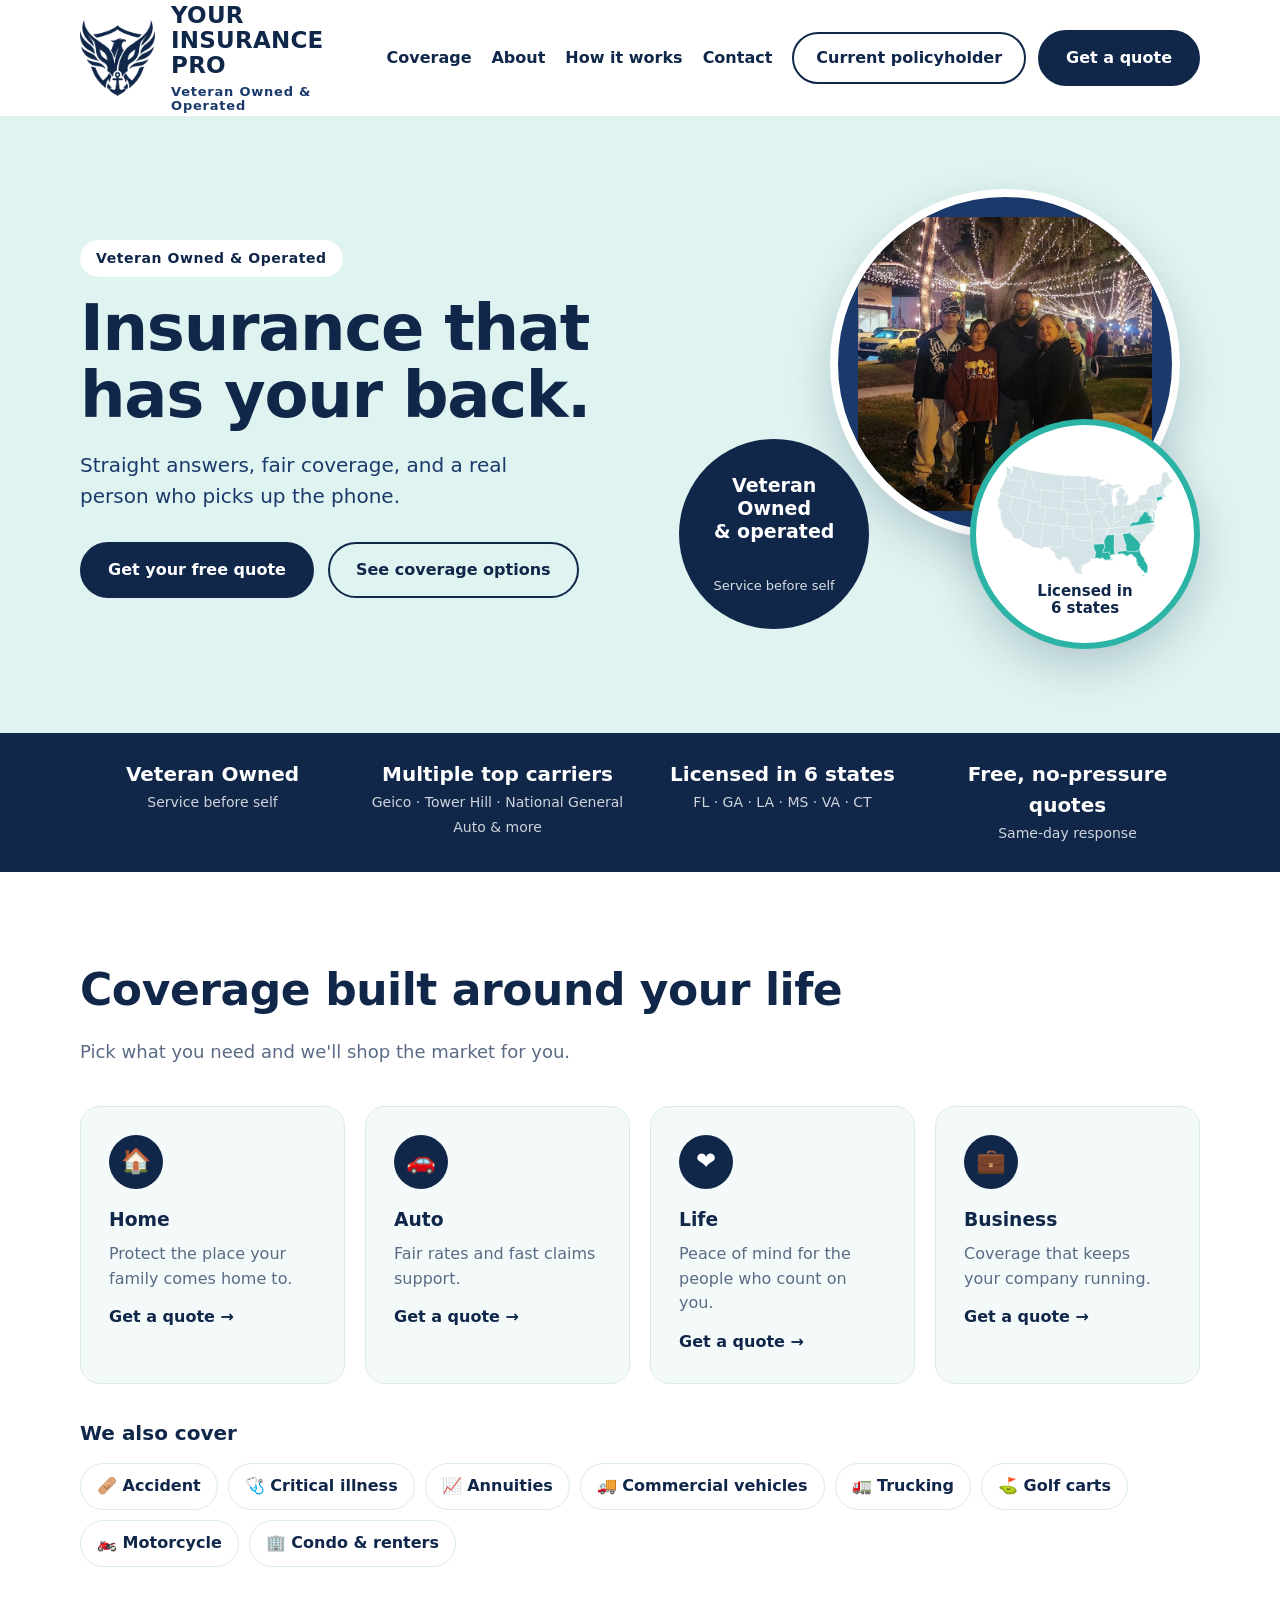
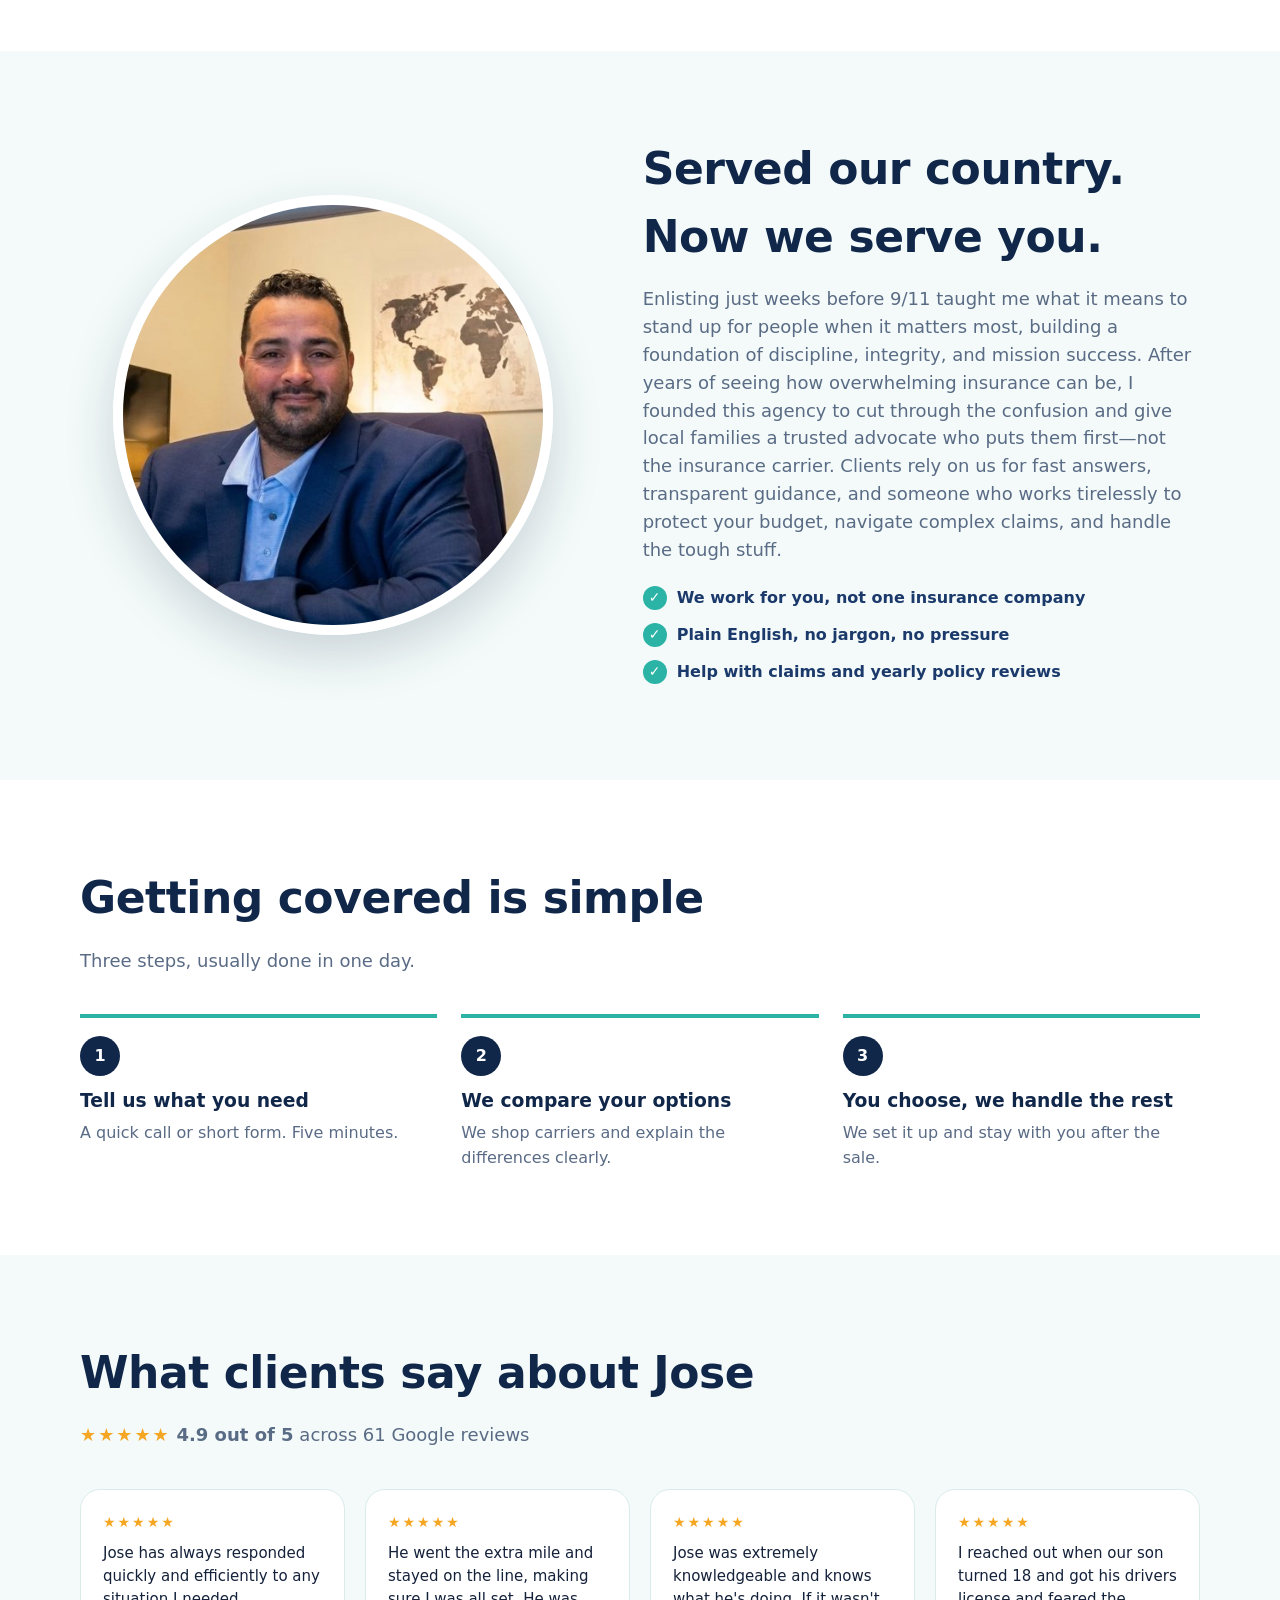
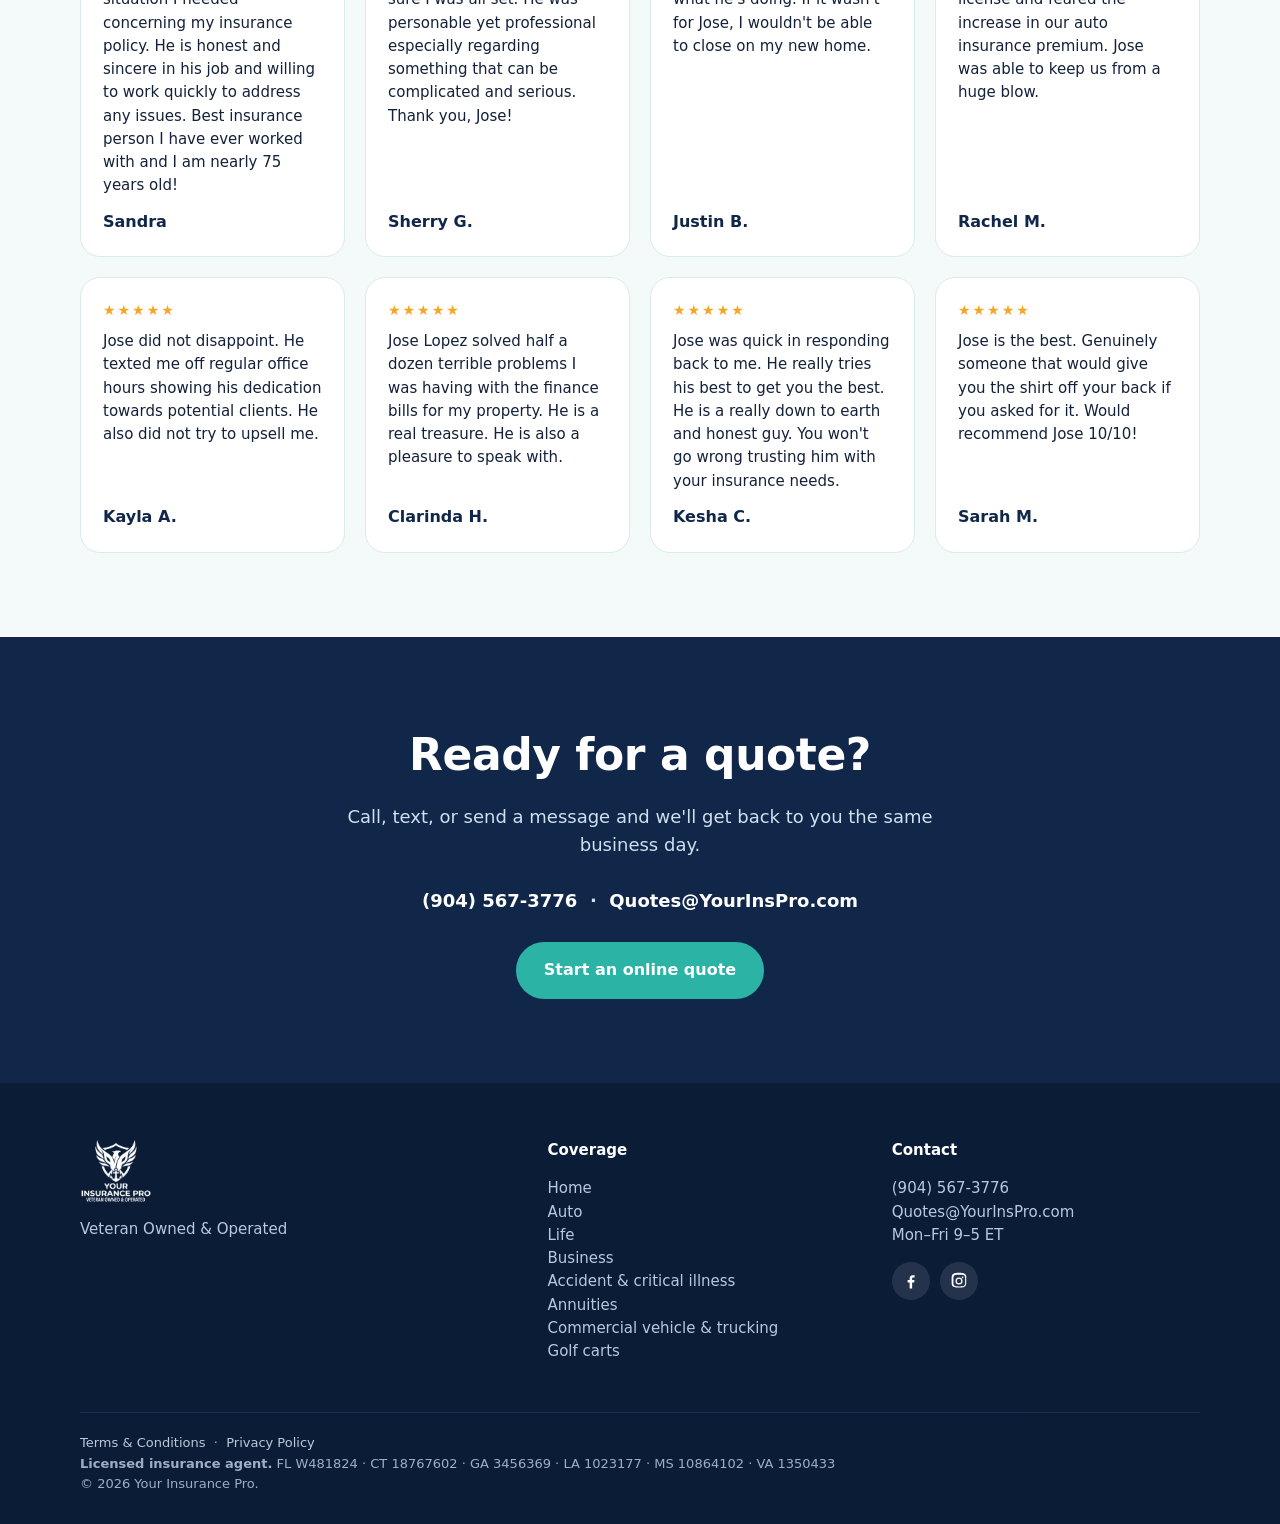
==== index.html @ d3517a30 "List accident, critical illness, annuities, commercial vehicle, trucking and golf cart coverage Co-A" ====
<!doctype html>
<html lang="en">
<head>
<meta charset="utf-8">
<meta name="viewport" content="width=device-width, initial-scale=1">
<title>Your Insurance Pro | Veteran-Owned Insurance</title>
<meta name="description" content="Veteran Owned &amp; Operated insurance agency. Clear advice, honest quotes, and service you can count on.">
<style>
  :root{
    --navy:#10274a; --navy-2:#1b3a6b; --teal:#2bb3a6; --teal-soft:#dff3f0; --mist:#f3faf9;
    --ink:#14213a; --muted:#5a6b85; --white:#fff;
    --radius:20px; --max:1160px;
  }
  *{box-sizing:border-box} html{scroll-behavior:smooth;scroll-padding-top:136px} @media(max-width:700px){html{scroll-padding-top:100px}}
  body{margin:0;font-family:system-ui,-apple-system,"Segoe UI",Roboto,Arial,sans-serif;color:var(--ink);background:var(--white);line-height:1.55}
  img{max-width:100%;display:block}
  a{color:inherit}
  .wrap{max-width:var(--max);margin:0 auto;padding:0 20px}

  /* header */
  header{position:sticky;top:0;z-index:10;background:rgba(255,255,255,.94);backdrop-filter:blur(8px);border-bottom:1px solid #e6eef0}
  .bar{display:flex;align-items:center;justify-content:space-between;height:116px}
  .brand{display:flex;align-items:center;gap:16px;text-decoration:none;color:var(--navy)}
  .brand img{height:88px;width:auto}
  .brand-text{display:flex;flex-direction:column;line-height:1.1}
  .brand-text b{font-size:27px;font-weight:800;letter-spacing:.01em}
  .brand-text small{font-size:13px;font-weight:600;letter-spacing:.06em;margin-top:6px;color:var(--navy-2)}
  nav ul{display:flex;gap:28px;list-style:none;margin:0;padding:0}
  nav{margin:0 28px}
  nav a{text-decoration:none;font-weight:600;color:var(--navy);white-space:nowrap} nav a:hover{color:var(--teal)}
  .btn{display:inline-block;background:var(--navy);color:#fff;padding:14px 26px;border-radius:999px;font-weight:700;text-decoration:none;border:2px solid var(--navy);transition:.2s;white-space:nowrap}
  .btn:hover{background:var(--teal);border-color:var(--teal)}
  .btn.ghost{background:transparent;color:var(--navy)} .btn.ghost:hover{background:var(--navy);color:#fff;border-color:var(--navy)}
  .actions{display:flex;gap:12px;align-items:center}
  .btn.ph{padding:12px 22px}
  .only-mobile{display:none}
  .addr:not(:empty){display:block}
  .contact-line{font-size:20px;font-weight:700}.contact-line a{text-decoration:none;color:#fff}
  .menu-btn{display:none;background:none;border:0;font-size:28px;color:var(--navy)}

  /* hero */
  .hero{background:var(--teal-soft);overflow:hidden;position:relative}
  .hero .wrap{display:grid;grid-template-columns:1.05fr 1fr;gap:40px;align-items:center;padding-top:72px;padding-bottom:84px}
  .eyebrow{display:inline-block;background:#fff;color:var(--navy);font-weight:700;font-size:14px;padding:8px 16px;border-radius:999px;letter-spacing:.04em}
  h1{font-size:clamp(38px,5.4vw,64px);line-height:1.05;margin:18px 0 18px;color:var(--navy);letter-spacing:-.02em}
  .lead{font-size:20px;color:var(--navy-2);max-width:34ch}
  .cta{display:flex;flex-wrap:wrap;gap:14px;margin-top:30px}
  .collage{position:relative;height:460px}
  .circle{position:absolute;border-radius:50%;overflow:hidden;display:grid;place-items:center;text-align:center;color:#fff;font-weight:700;padding:20px}
  .c1{width:350px;height:350px;right:20px;top:0;background:var(--navy-2);border:8px solid #fff;box-shadow:0 18px 44px rgba(16,39,74,.2)}
  .c1 img{width:100%;height:100%;object-fit:cover}
  .c1:has(.emb){background:#fff}
  .c1 .emb{width:78%;height:78%;object-fit:contain}
  .c1.has-photo{background:var(--navy-2)}
  .c2{width:190px;height:190px;left:6px;bottom:20px;background:var(--navy);line-height:1.2;font-size:19px}
  .c3{width:230px;height:230px;right:0;bottom:0;background:#fff;color:var(--navy);border:6px solid var(--teal);flex-direction:column;padding:26px 18px 14px;box-shadow:0 18px 44px rgba(16,39,74,.2);display:flex;align-items:center;justify-content:center;gap:6px}
  .c3 .map{width:100%;height:auto}
  .c3 span{font-size:15px;line-height:1.15;font-weight:800}
  .circle small{display:block;font-weight:500;opacity:.85;font-size:13px;margin-top:6px}
  /* PHOTO SLOTS: replace background with  url(assets/yourphoto.jpg) center/cover */

  /* trust strip */
  .trust{background:var(--navy);color:#fff}
  .trust .wrap{display:grid;grid-template-columns:repeat(4,1fr);gap:20px;padding-top:26px;padding-bottom:26px;text-align:center}
  .trust b{display:block;font-size:20px}
  .trust span{opacity:.8;font-size:14px}

  section{padding:84px 0}
  h2{font-size:clamp(30px,3.6vw,44px);color:var(--navy);margin:0 0 14px;letter-spacing:-.01em}
  .sub{color:var(--muted);font-size:18px;max-width:60ch;margin:0 0 40px}

  /* services */
  .cards{display:grid;grid-template-columns:repeat(4,1fr);gap:20px}
  .more-h{margin:34px 0 14px;color:var(--navy);font-size:20px}
  .chips{display:flex;flex-wrap:wrap;gap:10px}
  .chips a{display:inline-flex;align-items:center;gap:6px;padding:10px 16px;border-radius:999px;background:#fff;border:1px solid #d9ece9;color:var(--navy);font-weight:700;text-decoration:none;white-space:nowrap}
  .chips a:hover{border-color:var(--teal);color:var(--teal)}
  .card{background:var(--mist);border:1px solid #d9ece9;border-radius:var(--radius);padding:28px;transition:.2s}
  .card:hover{transform:translateY(-4px);box-shadow:0 14px 30px rgba(16,39,74,.1)}
  .ico{width:54px;height:54px;border-radius:50%;background:var(--navy);color:#fff;display:grid;place-items:center;font-size:24px;margin-bottom:16px}
  .card h3{margin:0 0 8px;color:var(--navy)} .card p{margin:0 0 14px;color:var(--muted)}
  .card a{font-weight:700;color:var(--navy);text-decoration:none} .card a:hover{color:var(--teal)}

  /* story */
  .story{background:var(--mist)}
  .story .wrap{display:grid;grid-template-columns:1fr 1.1fr;gap:56px;align-items:center}
  .portrait{aspect-ratio:1;border-radius:50%;overflow:hidden;max-width:440px;margin:0 auto;width:100%;border:10px solid #fff;box-shadow:0 20px 50px rgba(16,39,74,.18)}
  .portrait img{width:100%;height:100%;object-fit:cover}
  .checks{list-style:none;padding:0;margin:22px 0 0}
  .checks li{padding-left:34px;position:relative;margin:12px 0;color:var(--navy-2);font-weight:600}
  .checks li:before{content:"✓";position:absolute;left:0;top:0;width:24px;height:24px;border-radius:50%;background:var(--teal);color:#fff;display:grid;place-items:center;font-size:14px}

  /* steps */
  .steps{display:grid;grid-template-columns:repeat(3,1fr);gap:24px;counter-reset:s}
  .step{border-top:4px solid var(--teal);padding-top:18px}
  .step:before{counter-increment:s;content:counter(s);display:inline-grid;place-items:center;width:40px;height:40px;border-radius:50%;background:var(--navy);color:#fff;font-weight:800;margin-bottom:10px}
  .step h3{margin:0 0 6px;color:var(--navy)} .step p{margin:0;color:var(--muted)}

  /* quote band */
  .band{background:var(--navy);color:#fff;text-align:center}
  .band h2{color:#fff} .band p{color:#cfe0ef;max-width:52ch;margin:0 auto 28px;font-size:18px}
  .band .btn{background:var(--teal);border-color:var(--teal)} .band .btn:hover{background:#fff;color:var(--navy);border-color:#fff}

  footer{background:#0b1c37;color:#b9c8dc;padding:56px 0 30px;font-size:15px}
  footer .grid{display:grid;grid-template-columns:1.4fr 1fr 1fr;gap:36px}
  footer img{height:64px;filter:brightness(0) invert(1);margin-bottom:12px}
  footer h4{color:#fff;margin:0 0 10px} footer a{text-decoration:none} footer a:hover{color:#fff}
  .social{display:flex;gap:10px;margin-top:14px}
  .social a{width:38px;height:38px;border-radius:50%;background:rgba(255,255,255,.1);display:flex;align-items:center;justify-content:center;transition:.2s}
  .social a[hidden]{display:none} .social a:hover{background:var(--teal)} .social svg{width:18px;height:18px;fill:#fff}
  .reviews{background:var(--mist)}
  .reviews .stars{color:#f5a623;letter-spacing:2px}
  .quotes{display:grid;grid-template-columns:repeat(4,1fr);gap:20px;margin-top:28px}
  .quotes figure{margin:0;background:#fff;border:1px solid #d9ece9;border-radius:var(--radius);padding:22px;display:flex;flex-direction:column}
  .quotes figure::before{content:"★★★★★";color:#f5a623;letter-spacing:2px;font-size:14px;margin-bottom:8px}
  .quotes blockquote{margin:0 0 12px;color:var(--ink);font-size:15px;flex:1}
  .quotes figcaption{font-weight:700;color:var(--navy)}
  @media(max-width:1100px){.quotes{grid-template-columns:repeat(2,1fr)}}
  @media(max-width:560px){.quotes{grid-template-columns:1fr}}
  .legal a{color:#dbe7f5}
  .legal{border-top:1px solid #1d3558;margin-top:34px;padding-top:20px;font-size:13px;opacity:.85}

  @media(max-width:1400px){nav ul{gap:20px} nav{margin:0 20px} .brand-text b{font-size:23px} .brand img{height:76px}}
  @media(max-width:1100px){nav ul{gap:16px} nav{margin:0 14px} nav a{white-space:nowrap;font-size:15px} .brand img{height:68px} .brand{gap:10px} .brand-text b{font-size:21px} .brand-text small{font-size:11px} .actions{gap:8px} .bar .btn{padding:10px 16px;font-size:14px}}
  @media(max-width:900px){
    .hero .wrap,.story .wrap{grid-template-columns:1fr} .collage{height:380px}
    .cards{grid-template-columns:1fr 1fr} .steps{grid-template-columns:1fr} .trust .wrap{grid-template-columns:1fr 1fr}
    footer .grid{grid-template-columns:1fr} nav{display:none} .menu-btn{display:block}
  }
  @media(max-width:700px){.ph{display:none}.only-mobile{display:inline-block}.bar{height:84px}.brand img{height:62px}.brand{gap:10px}.brand-text b{font-size:17px}.brand-text small{font-size:9px;letter-spacing:.03em}.bar .btn{padding:10px 16px;font-size:14px}}
  @media(max-width:560px){.cards{grid-template-columns:1fr} .collage{height:420px} .c1{width:270px;height:270px;right:0} .c2{width:150px;height:150px;font-size:15px;bottom:10px} .c3{width:190px;height:190px;padding:20px 14px 10px} .c3 span{font-size:13px}}
</style>
</head>
<body>

<header>
  <div class="wrap bar">
    <a class="brand" href="#top" aria-label="Your Insurance Pro, Veteran Owned &amp; Operated, home">
      <img src="assets/emblem.png" alt="">
      <span class="brand-text"><b>YOUR INSURANCE PRO</b><small>Veteran Owned &amp; Operated</small></span>
    </a>
    <nav aria-label="Main"><ul>
      <li><a href="#services">Coverage</a></li>
      <li><a href="#about">About</a></li>
      <li><a href="#process">How it works</a></li>
      <li><a href="#contact">Contact</a></li>
    </ul></nav>
    <div class="actions">
      <a class="btn ghost ph" data-c-href="policyholder_url" href="https://customerservice.agentinsure.com/EzLynxCustomerService/web/yourinsurancepr/account/login" target="_blank" rel="noopener">Current policyholder</a>
      <a class="btn" href="quote.html">Get a quote</a>
    </div>
  </div>
</header>

<main id="top">
  <section class="hero" style="padding:0">
    <div class="wrap">
      <div>
        <span class="eyebrow">Veteran Owned &amp; Operated</span>
        <h1 data-c="hero_headline">Insurance that has your back.</h1>
        <p class="lead" data-c="hero_lead">Straight answers, fair coverage, and a real person who picks up the phone.</p>
        <div class="cta">
          <a class="btn" href="quote.html">Get your free quote</a>
          <a class="btn ghost" href="#services">See coverage options</a>
          <a class="btn ghost only-mobile" data-c-href="policyholder_url" href="https://customerservice.agentinsure.com/EzLynxCustomerService/web/yourinsurancepr/account/login" target="_blank" rel="noopener">Current policyholder</a>
        </div>
      </div>
      <div class="collage">
        <div class="circle c1"><img class="emb" data-c-src="hero_photo" data-c-focus="hero_focus" src="assets/emblem.png" alt="Your Insurance Pro emblem"></div>
        <div class="circle c2">Veteran Owned<br>&amp; operated<small>Service before self</small></div>
        <div class="circle c3"><img class="map" src="assets/licensed-map.svg" alt="Map of the United States with Florida, Georgia, Louisiana, Mississippi, Virginia and Connecticut highlighted"><span>Licensed in<br>6 states</span></div>
      </div>
    </div>
  </section>

  <div class="trust"><div class="wrap">
    <div><b>Veteran Owned</b><span>Service before self</span></div>
    <div><b data-c="carriers">Multiple top carriers</b><span data-c="carriers_note">Geico · Tower Hill · National General Auto &amp; more</span></div>
    <div><b>Licensed in 6 states</b><span>FL · GA · LA · MS · VA · CT</span></div>
    <div><b>Free, no-pressure quotes</b><span>Same-day response</span></div>
  </div></div>

  <section id="services"><div class="wrap">
    <h2>Coverage built around your life</h2>
    <p class="sub">Pick what you need and we'll shop the market for you.</p>
    <div class="cards">
      <div class="card"><div class="ico">🏠</div><h3>Home</h3><p>Protect the place your family comes home to.</p><a href="quote.html">Get a quote →</a></div>
      <div class="card"><div class="ico">🚗</div><h3>Auto</h3><p>Fair rates and fast claims support.</p><a href="quote.html">Get a quote →</a></div>
      <div class="card"><div class="ico">❤️</div><h3>Life</h3><p>Peace of mind for the people who count on you.</p><a href="quote.html#life">Get a quote →</a></div>
      <div class="card"><div class="ico">💼</div><h3>Business</h3><p>Coverage that keeps your company running.</p><a href="quote.html#business">Get a quote →</a></div>
    </div>
    <h3 class="more-h">We also cover</h3>
    <div class="chips">
      <a href="quote.html#life">🩹 Accident</a>
      <a href="quote.html#life">🩺 Critical illness</a>
      <a href="quote.html#life">📈 Annuities</a>
      <a href="quote.html#business">🚚 Commercial vehicles</a>
      <a href="quote.html#business">🚛 Trucking</a>
      <a href="quote.html">⛳ Golf carts</a>
      <a href="quote.html">🏍️ Motorcycle</a>
      <a href="quote.html">🏢 Condo &amp; renters</a>
    </div>
  </div></section>

  <section class="story" id="about"><div class="wrap">
    <div class="portrait"><img data-c-src="portrait_photo" data-c-focus="portrait_focus" style="object-position:41% 50%" src="assets/portrait.jpg" alt="Owner of Your Insurance Pro, veteran and licensed insurance agent" style="object-position:41% 50%"></div>
    <div>
      <h2 data-c="story_title">Served our country. Now we serve you.</h2>
      <p class="sub" style="margin-bottom:0" data-c="story_text">Enlisting just weeks before 9/11 taught me what it means to stand up for people when it matters most, building a foundation of discipline, integrity, and mission success. After years of seeing how overwhelming insurance can be, I founded this agency to cut through the confusion and give local families a trusted advocate who puts them first—not the insurance carrier. Clients rely on us for fast answers, transparent guidance, and someone who works tirelessly to protect your budget, navigate complex claims, and handle the tough stuff.</p>
      <ul class="checks">
        <li>We work for you, not one insurance company</li>
        <li>Plain English, no jargon, no pressure</li>
        <li>Help with claims and yearly policy reviews</li>
      </ul>
    </div>
  </div></section>

  <section id="process"><div class="wrap">
    <h2>Getting covered is simple</h2>
    <p class="sub">Three steps, usually done in one day.</p>
    <div class="steps">
      <div class="step"><h3>Tell us what you need</h3><p>A quick call or short form. Five minutes.</p></div>
      <div class="step"><h3>We compare your options</h3><p>We shop carriers and explain the differences clearly.</p></div>
      <div class="step"><h3>You choose, we handle the rest</h3><p>We set it up and stay with you after the sale.</p></div>
    </div>
  </div></section>

  <section class="reviews" id="reviews"><div class="wrap">
    <h2>What clients say about Jose</h2>
    <p class="sub"><span class="stars">★★★★★</span> <b>4.9 out of 5</b> across 61 Google reviews</p>
    <div class="quotes">
      <figure><blockquote>Jose has always responded quickly and efficiently to any situation I needed concerning my insurance policy. He is honest and sincere in his job and willing to work quickly to address any issues. Best insurance person I have ever worked with and I am nearly 75 years old!</blockquote><figcaption>Sandra</figcaption></figure>
      <figure><blockquote>He went the extra mile and stayed on the line, making sure I was all set. He was personable yet professional especially regarding something that can be complicated and serious. Thank you, Jose!</blockquote><figcaption>Sherry G.</figcaption></figure>
      <figure><blockquote>Jose was extremely knowledgeable and knows what he's doing. If it wasn't for Jose, I wouldn't be able to close on my new home.</blockquote><figcaption>Justin B.</figcaption></figure>
      <figure><blockquote>I reached out when our son turned 18 and got his drivers license and feared the increase in our auto insurance premium. Jose was able to keep us from a huge blow.</blockquote><figcaption>Rachel M.</figcaption></figure>
      <figure><blockquote>Jose did not disappoint. He texted me off regular office hours showing his dedication towards potential clients. He also did not try to upsell me.</blockquote><figcaption>Kayla A.</figcaption></figure>
      <figure><blockquote>Jose Lopez solved half a dozen terrible problems I was having with the finance bills for my property. He is a real treasure. He is also a pleasure to speak with.</blockquote><figcaption>Clarinda H.</figcaption></figure>
      <figure><blockquote>Jose was quick in responding back to me. He really tries his best to get you the best. He is a really down to earth and honest guy. You won't go wrong trusting him with your insurance needs.</blockquote><figcaption>Kesha C.</figcaption></figure>
      <figure><blockquote>Jose is the best. Genuinely someone that would give you the shirt off your back if you asked for it. Would recommend Jose 10/10!</blockquote><figcaption>Sarah M.</figcaption></figure>
    </div>
  </div></section>

  <section class="band" id="contact"><div class="wrap">
    <h2>Ready for a quote?</h2>
    <p>Call, text, or send a message and we'll get back to you the same business day.</p>
    <p class="contact-line"><a data-c-tel="phone" data-c="phone" href="tel:9045673776">(904) 567-3776</a> &nbsp;·&nbsp; <a data-c-mailto="quote_email" data-c="quote_email" href="mailto:Quotes@YourInsPro.com">Quotes@YourInsPro.com</a></p>
    <a class="btn" href="quote.html">Start an online quote</a>
  </div></section>
</main>

<footer><div class="wrap">
  <div class="grid">
    <div><img src="assets/logo.png" alt=""><p>Veteran Owned &amp; Operated<span class="addr" data-c="address"></span></p></div>
    <div><h4>Coverage</h4><p><a href="#services">Home</a><br><a href="#services">Auto</a><br><a href="#services">Life</a><br><a href="#services">Business</a><br><a href="#services">Accident &amp; critical illness</a><br><a href="#services">Annuities</a><br><a href="#services">Commercial vehicle &amp; trucking</a><br><a href="#services">Golf carts</a></p></div>
    <div><h4>Contact</h4><p><span data-c="phone">(904) 567-3776</span><br><span data-c="quote_email">Quotes@YourInsPro.com</span><br><span data-c="hours">Mon–Fri 9–5 ET</span></p>
      <div class="social" aria-label="Follow Your Insurance Pro">
        <a data-c-social="facebook_url" href="https://www.facebook.com/YourInsuranceProLLC" target="_blank" rel="noopener" aria-label="Facebook"><svg viewBox="0 0 24 24"><path d="M13.5 22v-8h2.7l.4-3.2h-3.1V8.8c0-.9.3-1.5 1.6-1.5h1.7V4.4c-.3 0-1.3-.1-2.5-.1-2.4 0-4.1 1.5-4.1 4.2v2.3H7.5V14h2.7v8h3.3z"/></svg></a>
        <a data-c-social="instagram_url" href="" target="_blank" rel="noopener" aria-label="Instagram" hidden><svg viewBox="0 0 24 24"><path d="M12 7.3A4.7 4.7 0 1 0 12 16.7 4.7 4.7 0 0 0 12 7.3zm0 7.7a3 3 0 1 1 0-6 3 3 0 0 1 0 6zm4.9-8.9a1.1 1.1 0 1 0 0 2.2 1.1 1.1 0 0 0 0-2.2zM21.9 7.1c-.1-1.6-.4-3-1.6-4.2S17.5 1.3 15.9 1.2C14.3 1.1 9.7 1.1 8.1 1.2 6.5 1.3 5.1 1.6 3.9 2.8S2.3 5.5 2.2 7.1c-.1 1.6-.1 6.2 0 7.8.1 1.6.4 3 1.6 4.2s2.6 1.5 4.2 1.6c1.6.1 6.2.1 7.8 0 1.6-.1 3-.4 4.2-1.6s1.5-2.6 1.6-4.2c.1-1.6.1-6.2 0-7.8zM19.8 17a3.2 3.2 0 0 1-1.8 1.8c-1.3.5-4.2.4-5.6.4s-4.3.1-5.6-.4A3.2 3.2 0 0 1 5 17c-.5-1.3-.4-4.2-.4-5.6s-.1-4.3.4-5.6A3.2 3.2 0 0 1 6.8 4c1.3-.5 4.2-.4 5.6-.4s4.3-.1 5.6.4a3.2 3.2 0 0 1 1.8 1.8c.5 1.3.4 4.2.4 5.6s.1 4.3-.4 5.6z"/></svg></a>
        <a data-c-social="linkedin_url" href="" target="_blank" rel="noopener" aria-label="LinkedIn" hidden><svg viewBox="0 0 24 24"><path d="M20.4 20.5h-3.6v-5.6c0-1.3 0-3-1.8-3s-2.1 1.4-2.1 2.9v5.7H9.3V9h3.4v1.6h.1c.5-.9 1.6-1.8 3.4-1.8 3.6 0 4.3 2.4 4.3 5.5v6.2zM5.3 7.4a2.1 2.1 0 1 1 0-4.2 2.1 2.1 0 0 1 0 4.2zM7.1 20.5H3.5V9h3.6v11.5zM22.2 0H1.8C.8 0 0 .8 0 1.7v20.6c0 .9.8 1.7 1.8 1.7h20.4c1 0 1.8-.8 1.8-1.7V1.7C24 .8 23.2 0 22.2 0z"/></svg></a>
      </div>
    </div>
  </div>
  <div class="legal"><a href="terms.html">Terms &amp; Conditions</a> &nbsp;·&nbsp; <a href="privacy.html">Privacy Policy</a><br><b>Licensed insurance agent.</b> FL W481824 · CT 18767602 · GA 3456369 · LA 1023177 · MS 10864102 · VA 1350433<br>© 2026 Your Insurance Pro.</div>
</div></footer>

<script>
/* Fills the page from content/site.json (edited through the Pages CMS editor).
   Anything left empty keeps the text already written in the page. */
function applyContent(c){
  var q=function(sel,fn){document.querySelectorAll(sel).forEach(fn)};
  q('[data-c]',function(e){var v=c[e.dataset.c];if(v)e.textContent=v});
  q('[data-c-src]',function(e){var v=c[e.dataset.cSrc];if(v){e.src=v;e.classList.remove('emb');if(e.parentNode)e.parentNode.classList.add('has-photo')}});
  q('[data-c-focus]',function(e){var v=c[e.dataset.cFocus];if(v)e.style.objectPosition=v});
  q('[data-c-href]',function(e){var v=c[e.dataset.cHref];if(v)e.href=v});
  q('[data-c-mailto]',function(e){var v=c[e.dataset.cMailto];if(v)e.href='mailto:'+v});
  q('[data-c-tel]',function(e){var v=c[e.dataset.cTel];if(v)e.href='tel:'+String(v).replace(/[^+\d]/g,'')});
  q('[data-c-social]',function(e){var v=c[e.dataset.cSocial];if(v){e.href=v;e.hidden=false}});
}
window.applyContent=applyContent;
fetch('content/site.json',{cache:'no-cache'}).then(function(r){return r.ok?r.json():{}}).then(applyContent).catch(function(){});
</script>
</body>
</html>
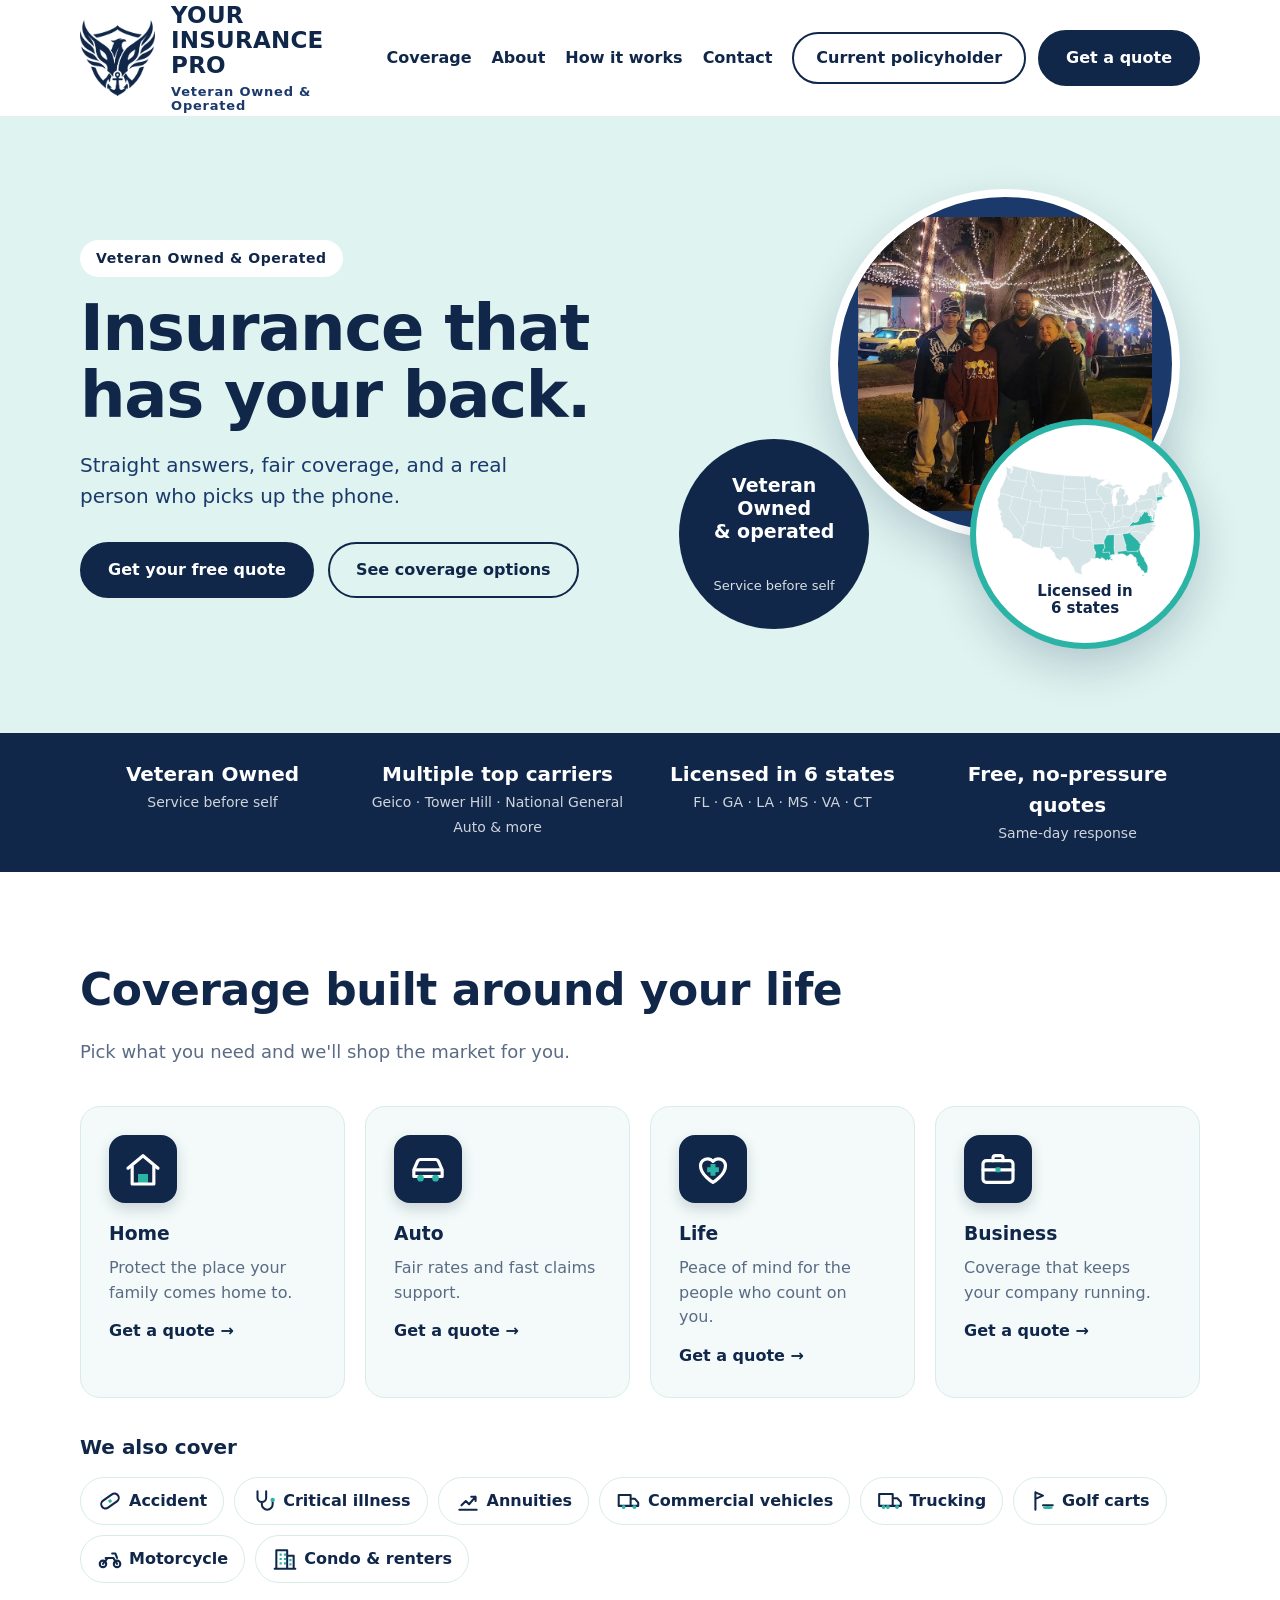
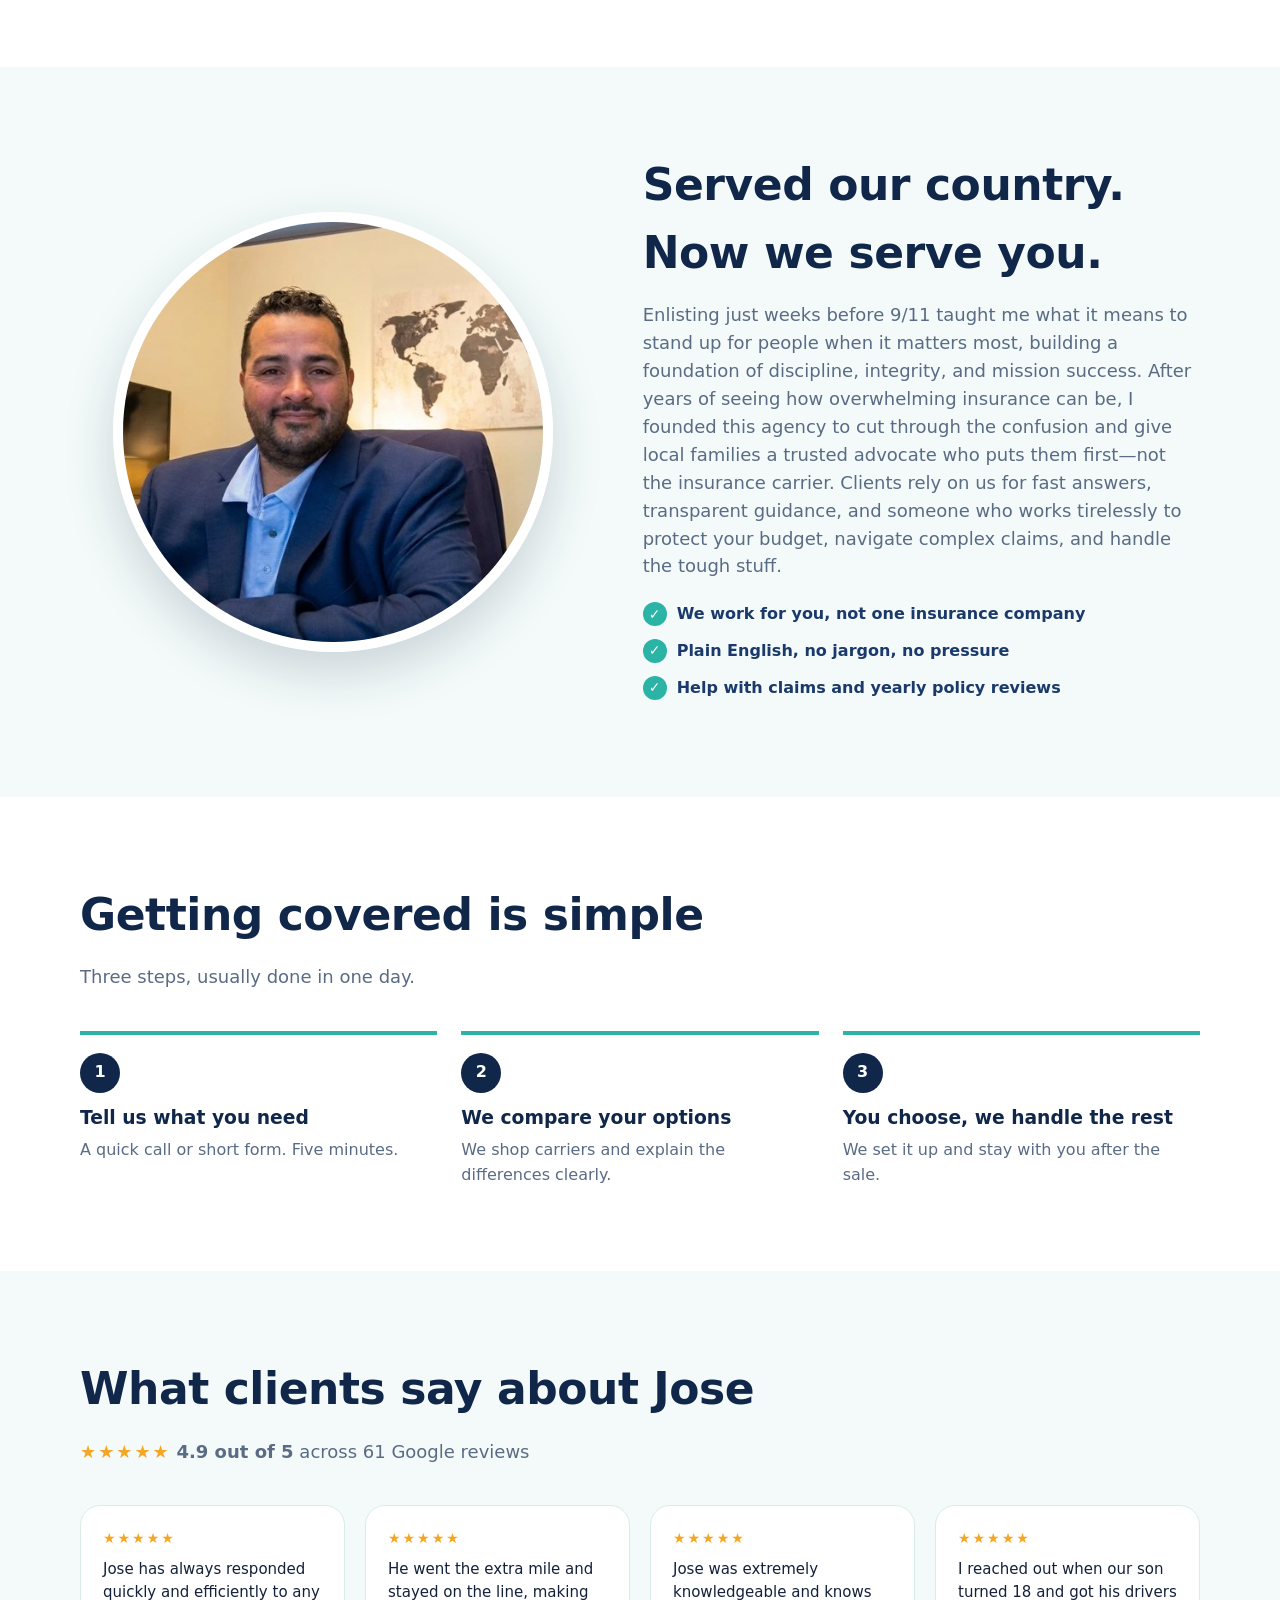
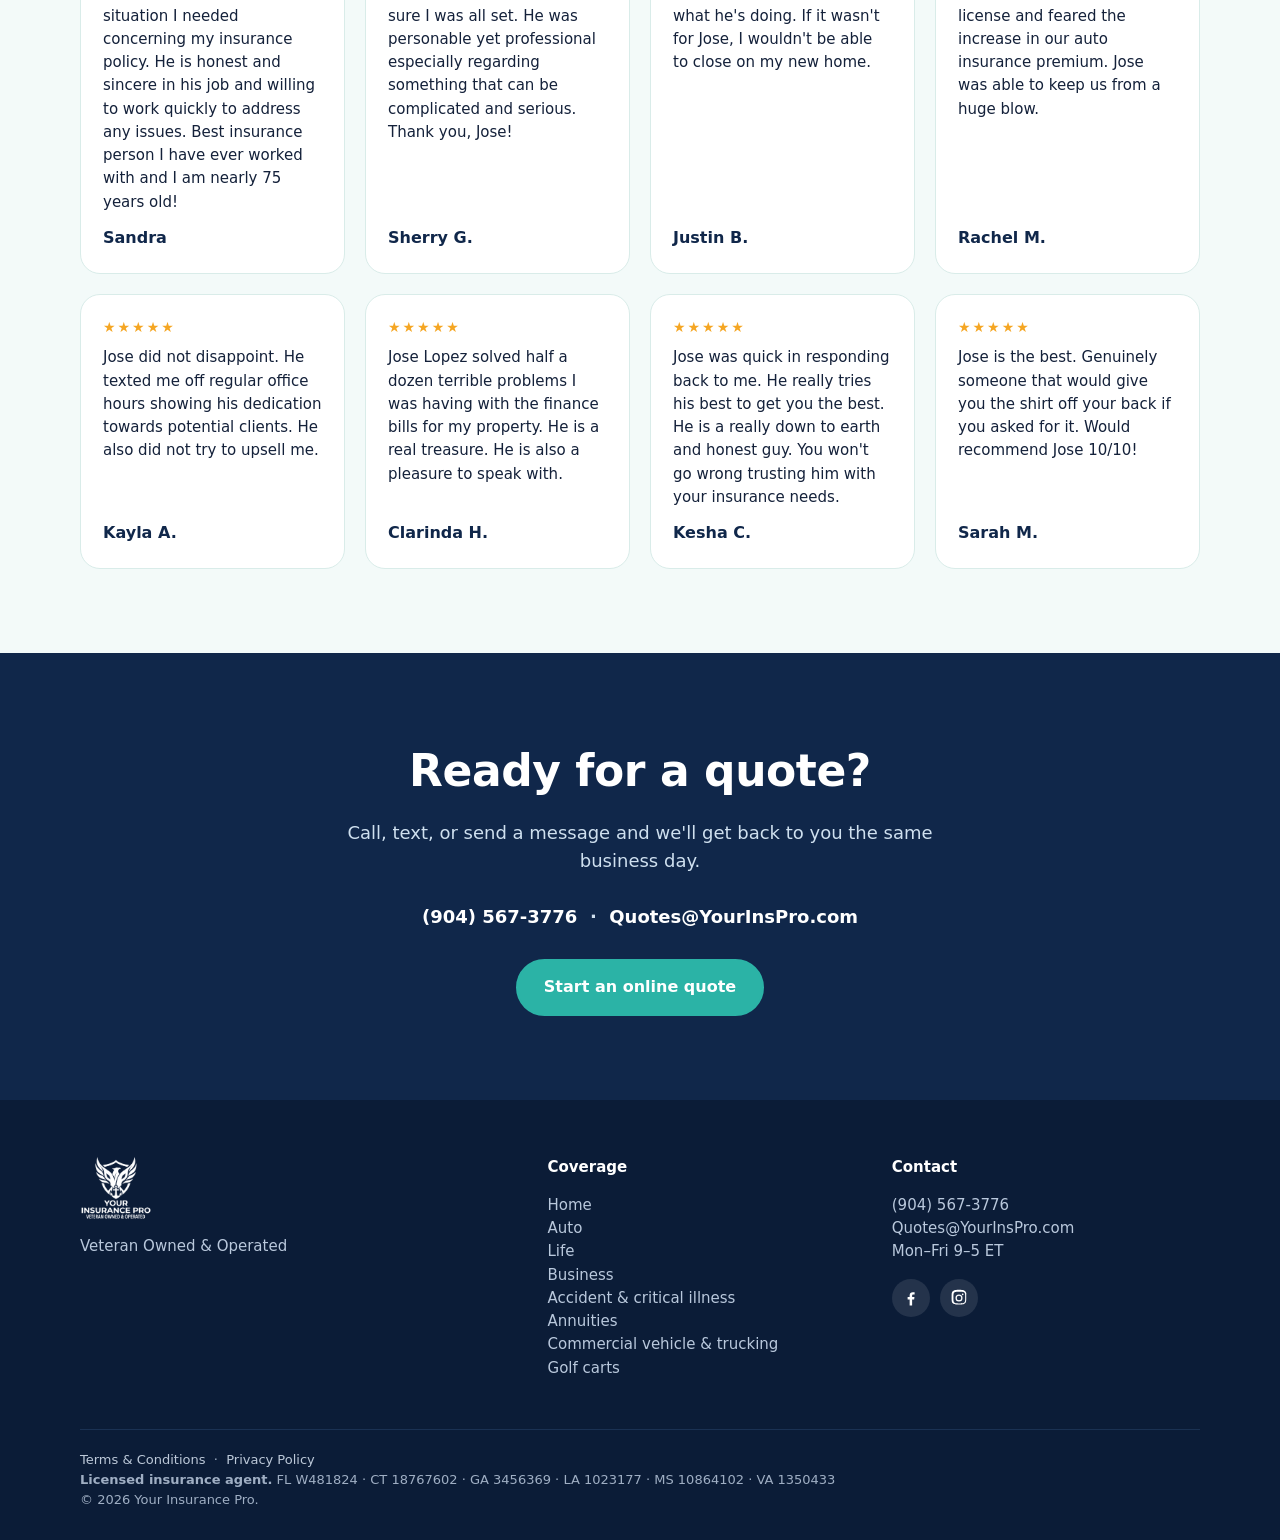
==== commit edbd63b8: "Replace emoji with custom flat navy/teal SVG icons Co-Authored-By: Claude Opus 5.5 <noreply@anthropi" ====
--- a/index.html
+++ b/index.html
@@ -77,7 +77,10 @@
   .chips a:hover{border-color:var(--teal);color:var(--teal)}
   .card{background:var(--mist);border:1px solid #d9ece9;border-radius:var(--radius);padding:28px;transition:.2s}
   .card:hover{transform:translateY(-4px);box-shadow:0 14px 30px rgba(16,39,74,.1)}
-  .ico{width:54px;height:54px;border-radius:50%;background:var(--navy);color:#fff;display:grid;place-items:center;font-size:24px;margin-bottom:16px}
+  .ico{width:68px;height:68px;border-radius:16px;background:var(--navy);color:#fff;display:grid;place-items:center;margin-bottom:16px;box-shadow:0 6px 14px rgba(16,39,74,.18)}
+  .ico svg{width:40px;height:40px}
+  .chips .ci{width:26px;height:26px;color:var(--navy);flex:none}
+  .chips a:hover .ci{color:var(--teal)}
   .card h3{margin:0 0 8px;color:var(--navy)} .card p{margin:0 0 14px;color:var(--muted)}
   .card a{font-weight:700;color:var(--navy);text-decoration:none} .card a:hover{color:var(--teal)}
 
@@ -184,21 +187,21 @@
     <h2>Coverage built around your life</h2>
     <p class="sub">Pick what you need and we'll shop the market for you.</p>
     <div class="cards">
-      <div class="card"><div class="ico">🏠</div><h3>Home</h3><p>Protect the place your family comes home to.</p><a href="quote.html">Get a quote →</a></div>
-      <div class="card"><div class="ico">🚗</div><h3>Auto</h3><p>Fair rates and fast claims support.</p><a href="quote.html">Get a quote →</a></div>
-      <div class="card"><div class="ico">❤️</div><h3>Life</h3><p>Peace of mind for the people who count on you.</p><a href="quote.html#life">Get a quote →</a></div>
-      <div class="card"><div class="ico">💼</div><h3>Business</h3><p>Coverage that keeps your company running.</p><a href="quote.html#business">Get a quote →</a></div>
+      <div class="card"><div class="ico"><svg class="i" viewBox="0 0 24 24" aria-hidden="true"><path fill="#2bb3a6" d="M9 21v-6h6v6z"/><path fill="none" stroke="currentColor" stroke-width="1.9" stroke-linecap="round" stroke-linejoin="round" d="M3 11.5 12 4l9 7.5M5.5 9.5V21h13V9.5"/></svg></div><h3>Home</h3><p>Protect the place your family comes home to.</p><a href="quote.html">Get a quote →</a></div>
+      <div class="card"><div class="ico"><svg class="i" viewBox="0 0 24 24" aria-hidden="true"><path fill="none" stroke="currentColor" stroke-width="1.9" stroke-linecap="round" stroke-linejoin="round" d="M3.5 16.5v-4l2.2-5A2 2 0 0 1 7.5 6.3h9a2 2 0 0 1 1.8 1.2l2.2 5v4H3.5zM3.5 12.5h17"/><circle fill="#2bb3a6" cx="7.5" cy="17.5" r="2"/><circle fill="#2bb3a6" cx="16.5" cy="17.5" r="2"/></svg></div><h3>Auto</h3><p>Fair rates and fast claims support.</p><a href="quote.html">Get a quote →</a></div>
+      <div class="card"><div class="ico"><svg class="i" viewBox="0 0 24 24" aria-hidden="true"><path fill="none" stroke="currentColor" stroke-width="1.9" stroke-linecap="round" stroke-linejoin="round" d="M12 20s-7.5-4.4-7.5-10A4.3 4.3 0 0 1 12 7.4 4.3 4.3 0 0 1 19.5 10c0 5.6-7.5 10-7.5 10z"/><path fill="#2bb3a6" d="M10.5 9.5h3v2h2v3h-2v2h-3v-2h-2v-3h2z" transform="translate(0 -.5) scale(1)"/></svg></div><h3>Life</h3><p>Peace of mind for the people who count on you.</p><a href="quote.html#life">Get a quote →</a></div>
+      <div class="card"><div class="ico"><svg class="i" viewBox="0 0 24 24" aria-hidden="true"><rect fill="none" stroke="currentColor" stroke-width="1.9" stroke-linecap="round" stroke-linejoin="round" x="3" y="7" width="18" height="13" rx="2"/><path fill="none" stroke="currentColor" stroke-width="1.9" stroke-linecap="round" stroke-linejoin="round" d="M9 7V5.5A1.5 1.5 0 0 1 10.5 4h3A1.5 1.5 0 0 1 15 5.5V7M3 12.5h18"/><rect fill="#2bb3a6" x="10.5" y="11" width="3" height="3" rx=".6"/></svg></div><h3>Business</h3><p>Coverage that keeps your company running.</p><a href="quote.html#business">Get a quote →</a></div>
     </div>
     <h3 class="more-h">We also cover</h3>
     <div class="chips">
-      <a href="quote.html#life">🩹 Accident</a>
-      <a href="quote.html#life">🩺 Critical illness</a>
-      <a href="quote.html#life">📈 Annuities</a>
-      <a href="quote.html#business">🚚 Commercial vehicles</a>
-      <a href="quote.html#business">🚛 Trucking</a>
-      <a href="quote.html">⛳ Golf carts</a>
-      <a href="quote.html">🏍️ Motorcycle</a>
-      <a href="quote.html">🏢 Condo &amp; renters</a>
+      <a href="quote.html#life"><svg class="ci" viewBox="0 0 24 24" aria-hidden="true"><rect fill="none" stroke="currentColor" stroke-width="1.9" stroke-linecap="round" stroke-linejoin="round" x="3" y="8" width="18" height="8" rx="4" transform="rotate(-35 12 12)"/><path fill="#2bb3a6" d="M10.6 10.6h2.8v2.8h-2.8z" transform="rotate(-35 12 12)"/></svg>Accident</a>
+      <a href="quote.html#life"><svg class="ci" viewBox="0 0 24 24" aria-hidden="true"><path fill="none" stroke="currentColor" stroke-width="1.9" stroke-linecap="round" stroke-linejoin="round" d="M6 3v6a4 4 0 0 0 8 0V3M10 13v2a5 5 0 0 0 10 0v-2"/><circle fill="#2bb3a6" cx="20" cy="11" r="2"/></svg>Critical illness</a>
+      <a href="quote.html#life"><svg class="ci" viewBox="0 0 24 24" aria-hidden="true"><path fill="none" stroke="currentColor" stroke-width="1.9" stroke-linecap="round" stroke-linejoin="round" d="M4 20h16M6 16l4-4 3 3 6-7M15 8h4v4"/></svg>Annuities</a>
+      <a href="quote.html#business"><svg class="ci" viewBox="0 0 24 24" aria-hidden="true"><path fill="none" stroke="currentColor" stroke-width="1.9" stroke-linecap="round" stroke-linejoin="round" d="M2.5 6.5h11v10h-11zM13.5 10h4l3 3.5v3h-7"/><circle fill="#2bb3a6" cx="7" cy="17.5" r="1.8"/><circle fill="#2bb3a6" cx="17" cy="17.5" r="1.8"/></svg>Commercial vehicles</a>
+      <a href="quote.html#business"><svg class="ci" viewBox="0 0 24 24" aria-hidden="true"><path fill="none" stroke="currentColor" stroke-width="1.9" stroke-linecap="round" stroke-linejoin="round" d="M2 5.5h12.5v11H2zM14.5 9.5h4.2L22 13v3.5h-7.5"/><circle fill="#2bb3a6" cx="6" cy="17.5" r="1.8"/><circle fill="#2bb3a6" cx="10" cy="17.5" r="1.8"/><circle fill="#2bb3a6" cx="18.5" cy="17.5" r="1.8"/></svg>Trucking</a>
+      <a href="quote.html"><svg class="ci" viewBox="0 0 24 24" aria-hidden="true"><path fill="none" stroke="currentColor" stroke-width="1.9" stroke-linecap="round" stroke-linejoin="round" d="M5 4v16M5 4l7 3-7 3"/><path fill="none" stroke="currentColor" stroke-width="1.9" stroke-linecap="round" stroke-linejoin="round" d="M12 16h9"/><ellipse fill="#2bb3a6" cx="16.5" cy="18" rx="4.5" ry="1.4"/></svg>Golf carts</a>
+      <a href="quote.html"><svg class="ci" viewBox="0 0 24 24" aria-hidden="true"><circle fill="none" stroke="currentColor" stroke-width="1.9" stroke-linecap="round" stroke-linejoin="round" cx="5.5" cy="16.5" r="3"/><circle fill="none" stroke="currentColor" stroke-width="1.9" stroke-linecap="round" stroke-linejoin="round" cx="18.5" cy="16.5" r="3"/><path fill="none" stroke="currentColor" stroke-width="1.9" stroke-linecap="round" stroke-linejoin="round" d="M5.5 16.5 10 11h5l3.5 5.5M14 7h3l1.5 4M8 11h6"/></svg>Motorcycle</a>
+      <a href="quote.html"><svg class="ci" viewBox="0 0 24 24" aria-hidden="true"><path fill="none" stroke="currentColor" stroke-width="1.9" stroke-linecap="round" stroke-linejoin="round" d="M4 21V4h10v17M14 9h6v12M2.5 21h19"/><path fill="#2bb3a6" d="M7 7h2v2H7zm4 0h2v2h-2zM7 11h2v2H7zm4 0h2v2h-2zM7 15h2v2H7zm4 0h2v2h-2zm5-3h2v2h-2zm0 4h2v2h-2z"/></svg>Condo &amp; renters</a>
     </div>
   </div></section>
 
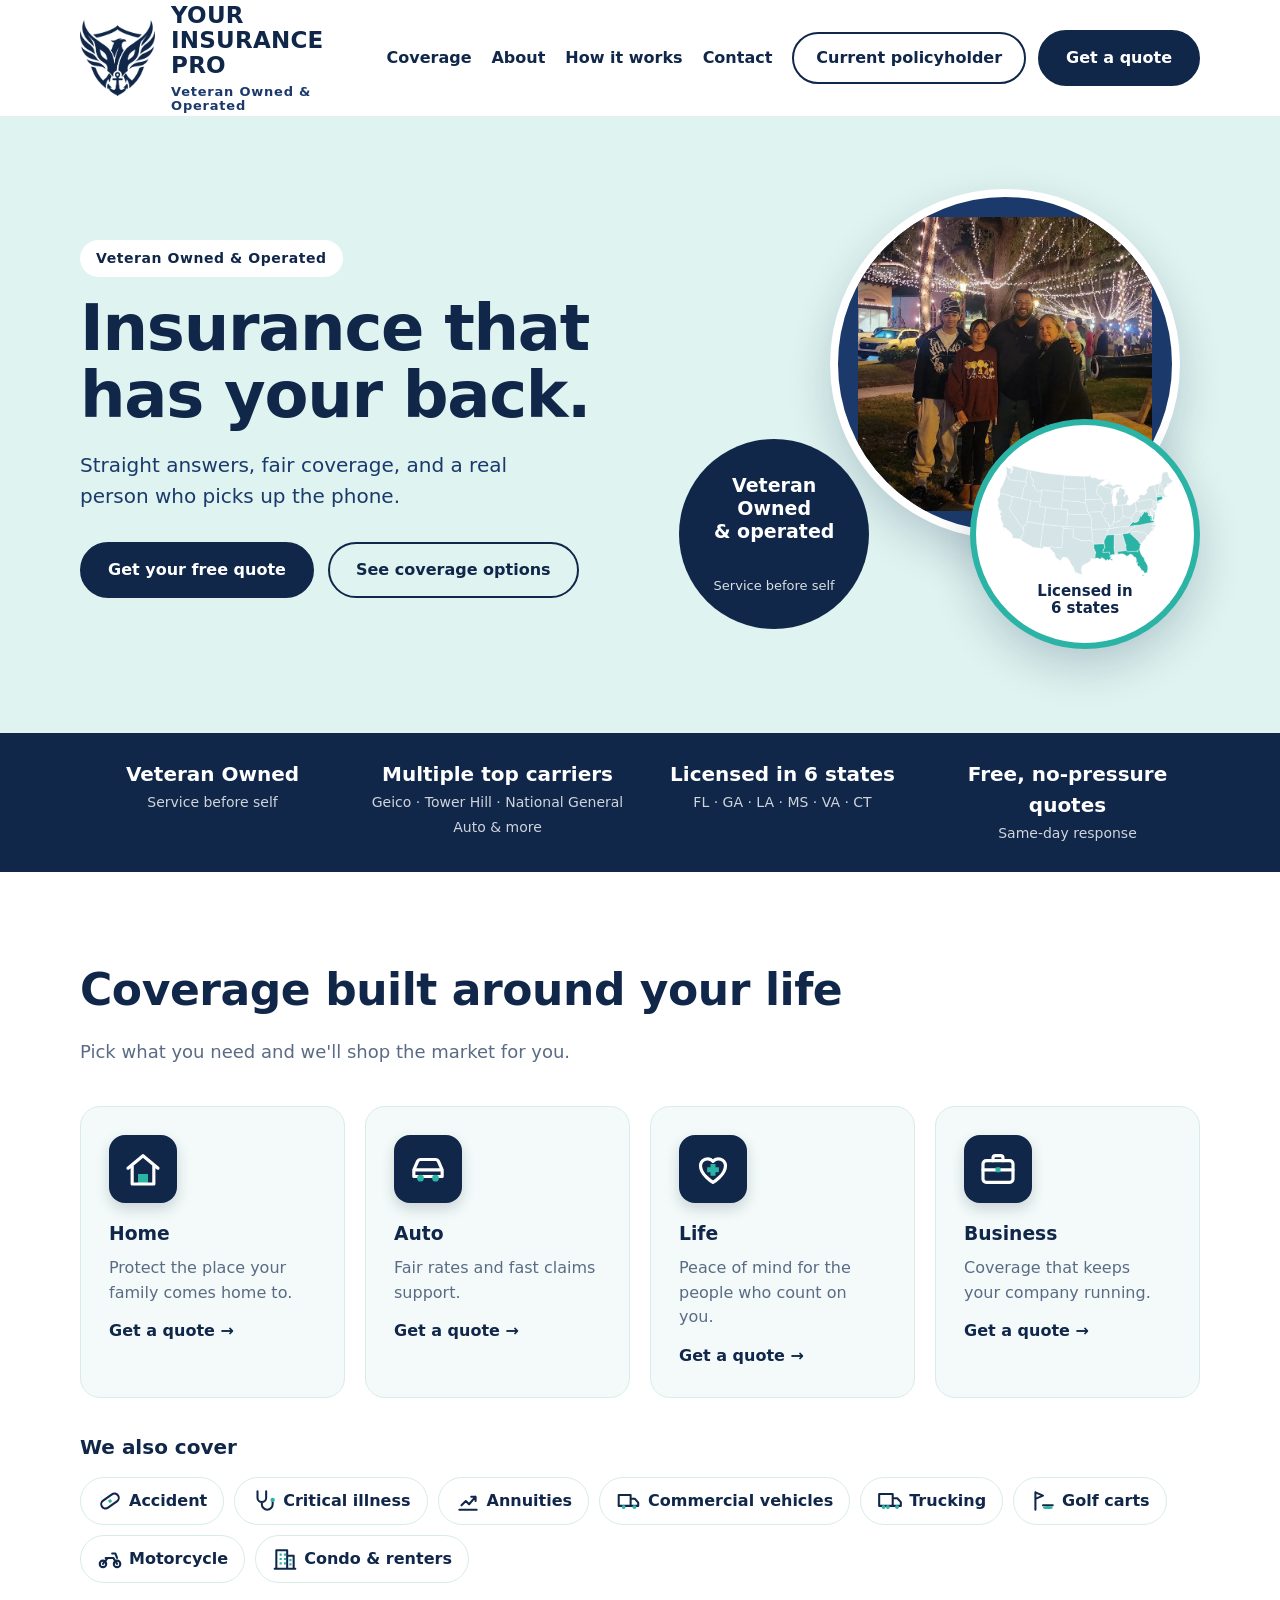
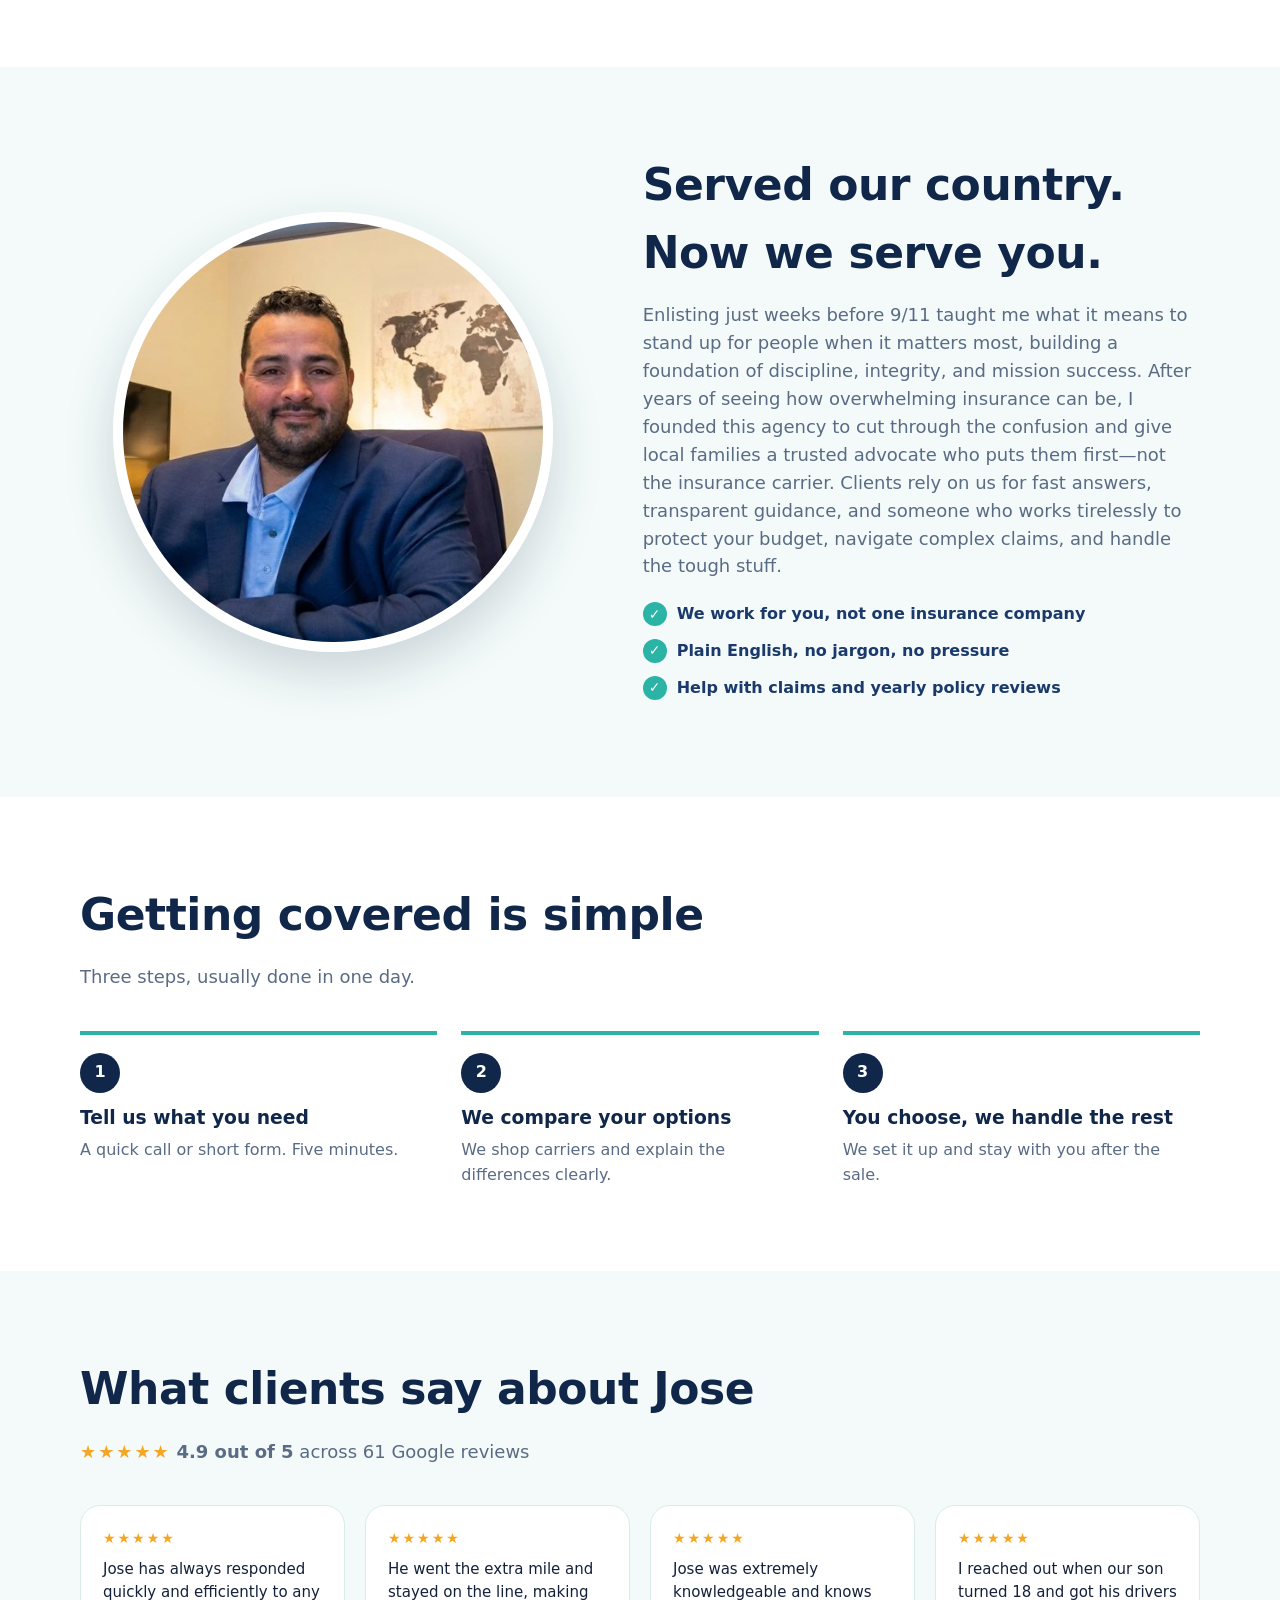
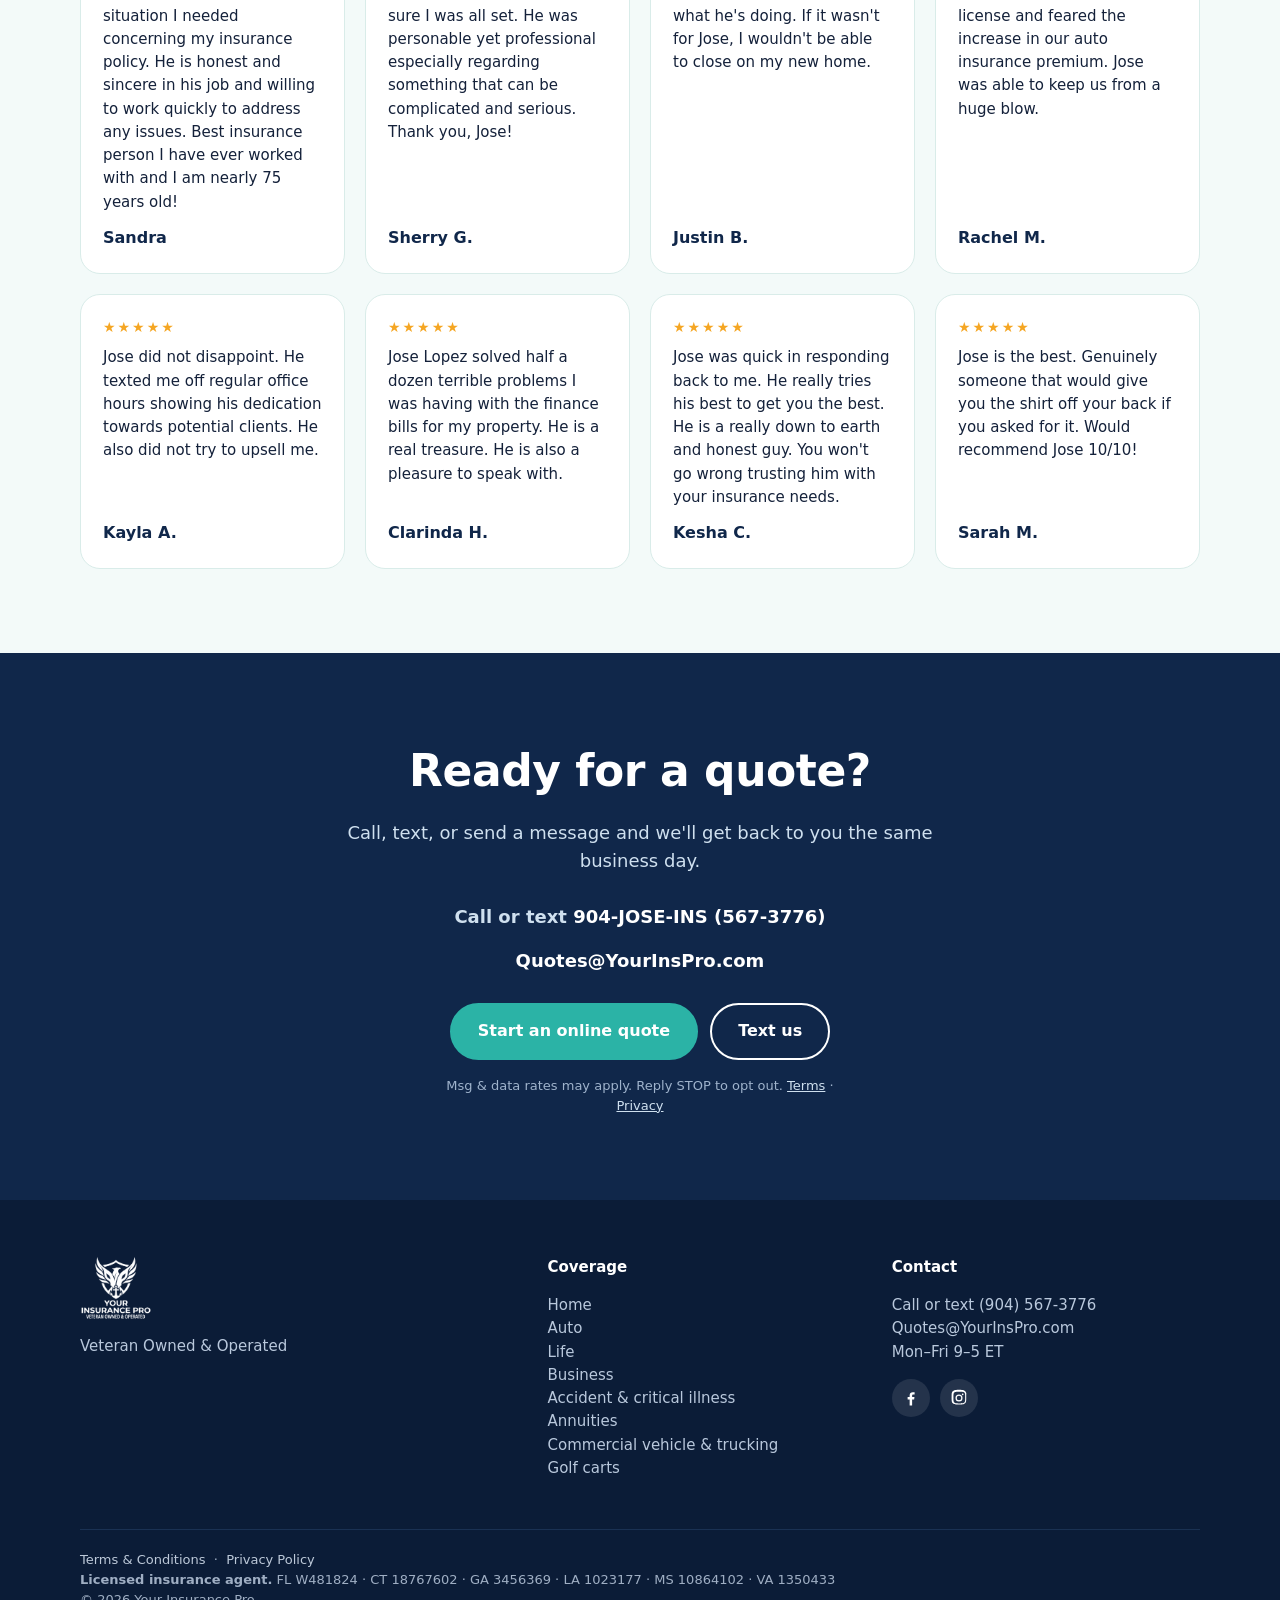
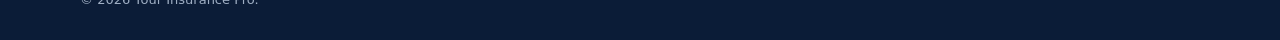
==== commit 2b80d621: "Contact section: call or text 904-JOSE-INS, Text us button, SMS disclosure Co-Authored-By: Claude Op" ====
--- a/index.html
+++ b/index.html
@@ -103,6 +103,9 @@
   .band{background:var(--navy);color:#fff;text-align:center}
   .band h2{color:#fff} .band p{color:#cfe0ef;max-width:52ch;margin:0 auto 28px;font-size:18px}
   .band .btn{background:var(--teal);border-color:var(--teal)} .band .btn:hover{background:#fff;color:var(--navy);border-color:#fff}
+  .cta-row{display:flex;gap:12px;justify-content:center;flex-wrap:wrap}
+  .band .btn.text-us{background:transparent;border-color:#fff;color:#fff} .band .btn.text-us:hover{background:#fff;color:var(--navy)}
+  .band .sms-note{font-size:13px;margin:16px auto 0;color:#9fb3cc} .band .sms-note a{color:#cfe0ef}
 
   footer{background:#0b1c37;color:#b9c8dc;padding:56px 0 30px;font-size:15px}
   footer .grid{display:grid;grid-template-columns:1.4fr 1fr 1fr;gap:36px}
@@ -246,8 +249,10 @@
   <section class="band" id="contact"><div class="wrap">
     <h2>Ready for a quote?</h2>
     <p>Call, text, or send a message and we'll get back to you the same business day.</p>
-    <p class="contact-line"><a data-c-tel="phone" data-c="phone" href="tel:9045673776">(904) 567-3776</a> &nbsp;·&nbsp; <a data-c-mailto="quote_email" data-c="quote_email" href="mailto:Quotes@YourInsPro.com">Quotes@YourInsPro.com</a></p>
-    <a class="btn" href="quote.html">Start an online quote</a>
+    <p class="contact-line">Call or text <a data-c-tel="phone" href="tel:9045673776">904-JOSE-INS (567-3776)</a></p>
+    <p class="contact-line" style="margin-top:-12px"><a data-c-mailto="quote_email" data-c="quote_email" href="mailto:Quotes@YourInsPro.com">Quotes@YourInsPro.com</a></p>
+    <div class="cta-row"><a class="btn" href="quote.html">Start an online quote</a> <a class="btn text-us" href="sms:+19045673776">Text us</a></div>
+    <p class="sms-note">Msg &amp; data rates may apply. Reply STOP to opt out. <a href="terms.html">Terms</a> · <a href="privacy.html">Privacy</a></p>
   </div></section>
 </main>
 
@@ -255,7 +260,7 @@
   <div class="grid">
     <div><img src="assets/logo.png" alt=""><p>Veteran Owned &amp; Operated<span class="addr" data-c="address"></span></p></div>
     <div><h4>Coverage</h4><p><a href="#services">Home</a><br><a href="#services">Auto</a><br><a href="#services">Life</a><br><a href="#services">Business</a><br><a href="#services">Accident &amp; critical illness</a><br><a href="#services">Annuities</a><br><a href="#services">Commercial vehicle &amp; trucking</a><br><a href="#services">Golf carts</a></p></div>
-    <div><h4>Contact</h4><p><span data-c="phone">(904) 567-3776</span><br><span data-c="quote_email">Quotes@YourInsPro.com</span><br><span data-c="hours">Mon–Fri 9–5 ET</span></p>
+    <div><h4>Contact</h4><p>Call or text <span data-c="phone">(904) 567-3776</span><br><span data-c="quote_email">Quotes@YourInsPro.com</span><br><span data-c="hours">Mon–Fri 9–5 ET</span></p>
       <div class="social" aria-label="Follow Your Insurance Pro">
         <a data-c-social="facebook_url" href="https://www.facebook.com/YourInsuranceProLLC" target="_blank" rel="noopener" aria-label="Facebook"><svg viewBox="0 0 24 24"><path d="M13.5 22v-8h2.7l.4-3.2h-3.1V8.8c0-.9.3-1.5 1.6-1.5h1.7V4.4c-.3 0-1.3-.1-2.5-.1-2.4 0-4.1 1.5-4.1 4.2v2.3H7.5V14h2.7v8h3.3z"/></svg></a>
         <a data-c-social="instagram_url" href="" target="_blank" rel="noopener" aria-label="Instagram" hidden><svg viewBox="0 0 24 24"><path d="M12 7.3A4.7 4.7 0 1 0 12 16.7 4.7 4.7 0 0 0 12 7.3zm0 7.7a3 3 0 1 1 0-6 3 3 0 0 1 0 6zm4.9-8.9a1.1 1.1 0 1 0 0 2.2 1.1 1.1 0 0 0 0-2.2zM21.9 7.1c-.1-1.6-.4-3-1.6-4.2S17.5 1.3 15.9 1.2C14.3 1.1 9.7 1.1 8.1 1.2 6.5 1.3 5.1 1.6 3.9 2.8S2.3 5.5 2.2 7.1c-.1 1.6-.1 6.2 0 7.8.1 1.6.4 3 1.6 4.2s2.6 1.5 4.2 1.6c1.6.1 6.2.1 7.8 0 1.6-.1 3-.4 4.2-1.6s1.5-2.6 1.6-4.2c.1-1.6.1-6.2 0-7.8zM19.8 17a3.2 3.2 0 0 1-1.8 1.8c-1.3.5-4.2.4-5.6.4s-4.3.1-5.6-.4A3.2 3.2 0 0 1 5 17c-.5-1.3-.4-4.2-.4-5.6s-.1-4.3.4-5.6A3.2 3.2 0 0 1 6.8 4c1.3-.5 4.2-.4 5.6-.4s4.3-.1 5.6.4a3.2 3.2 0 0 1 1.8 1.8c.5 1.3.4 4.2.4 5.6s.1 4.3-.4 5.6z"/></svg></a>
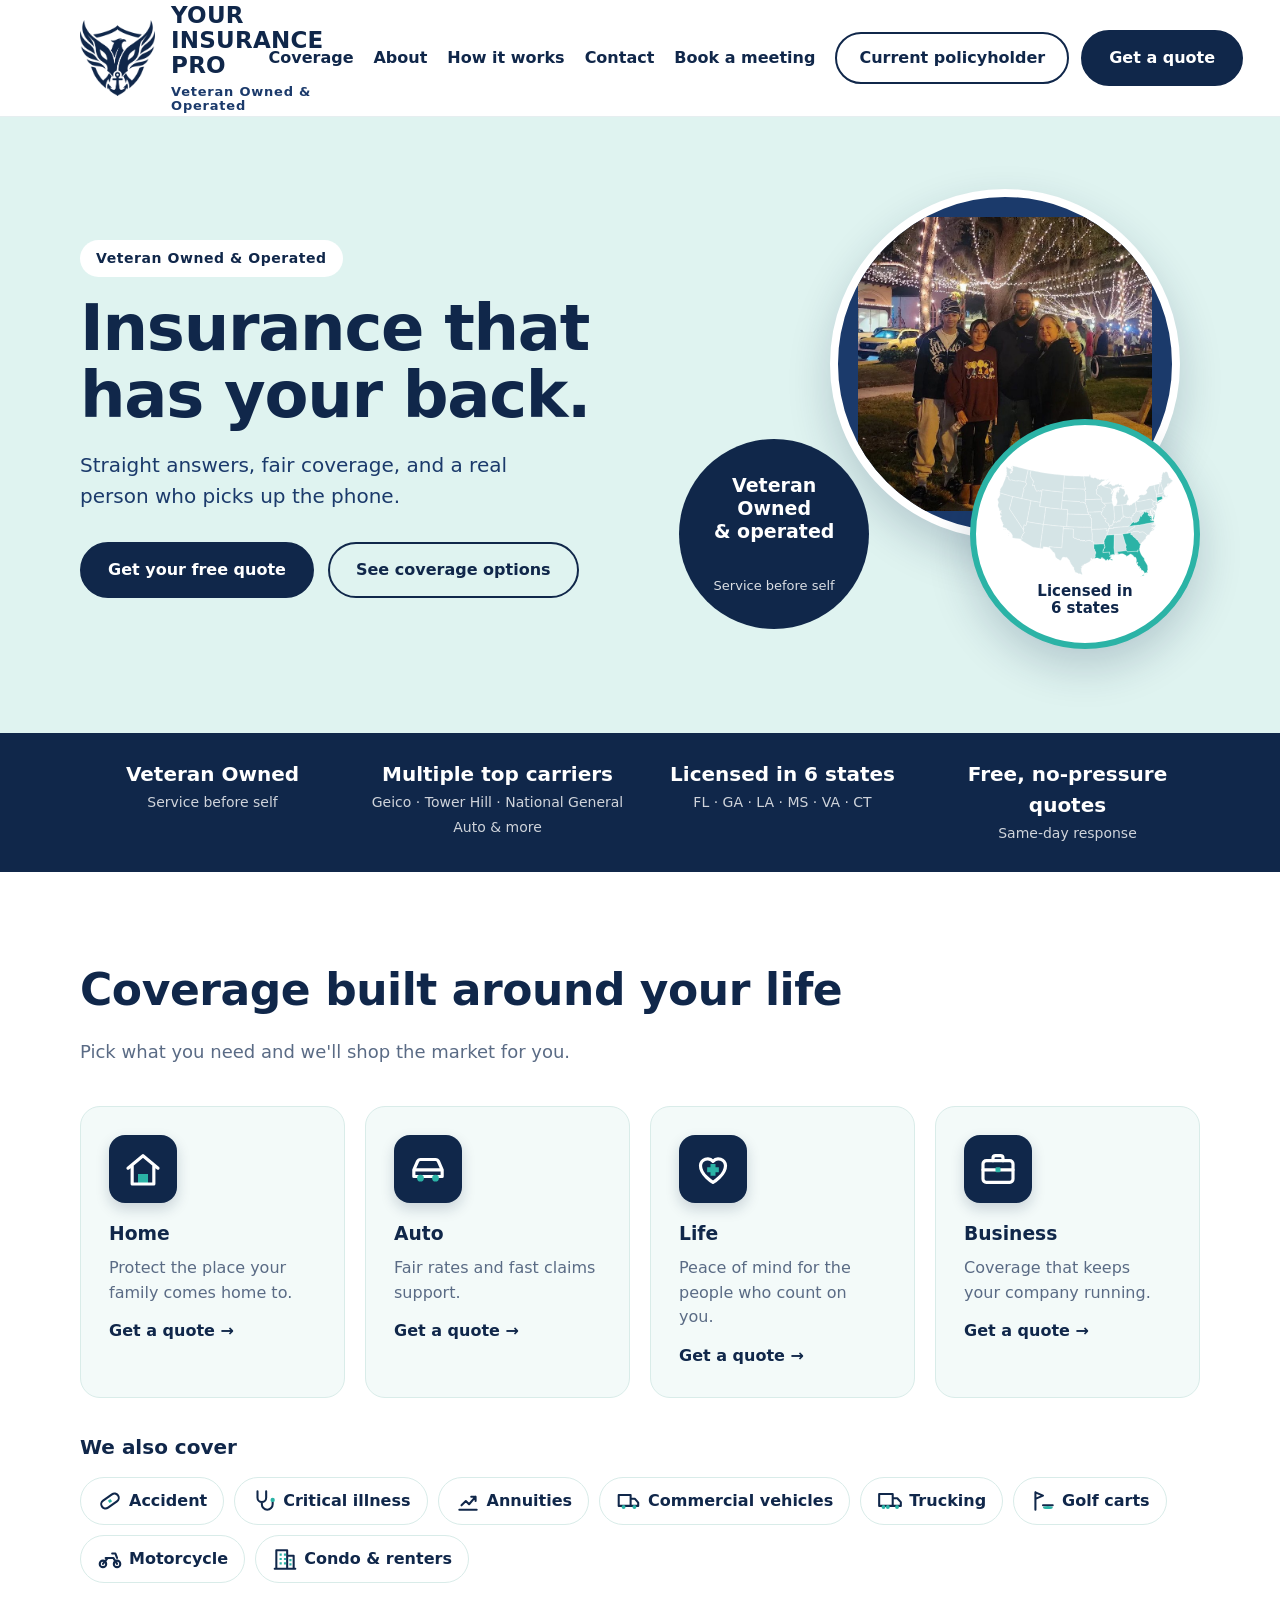
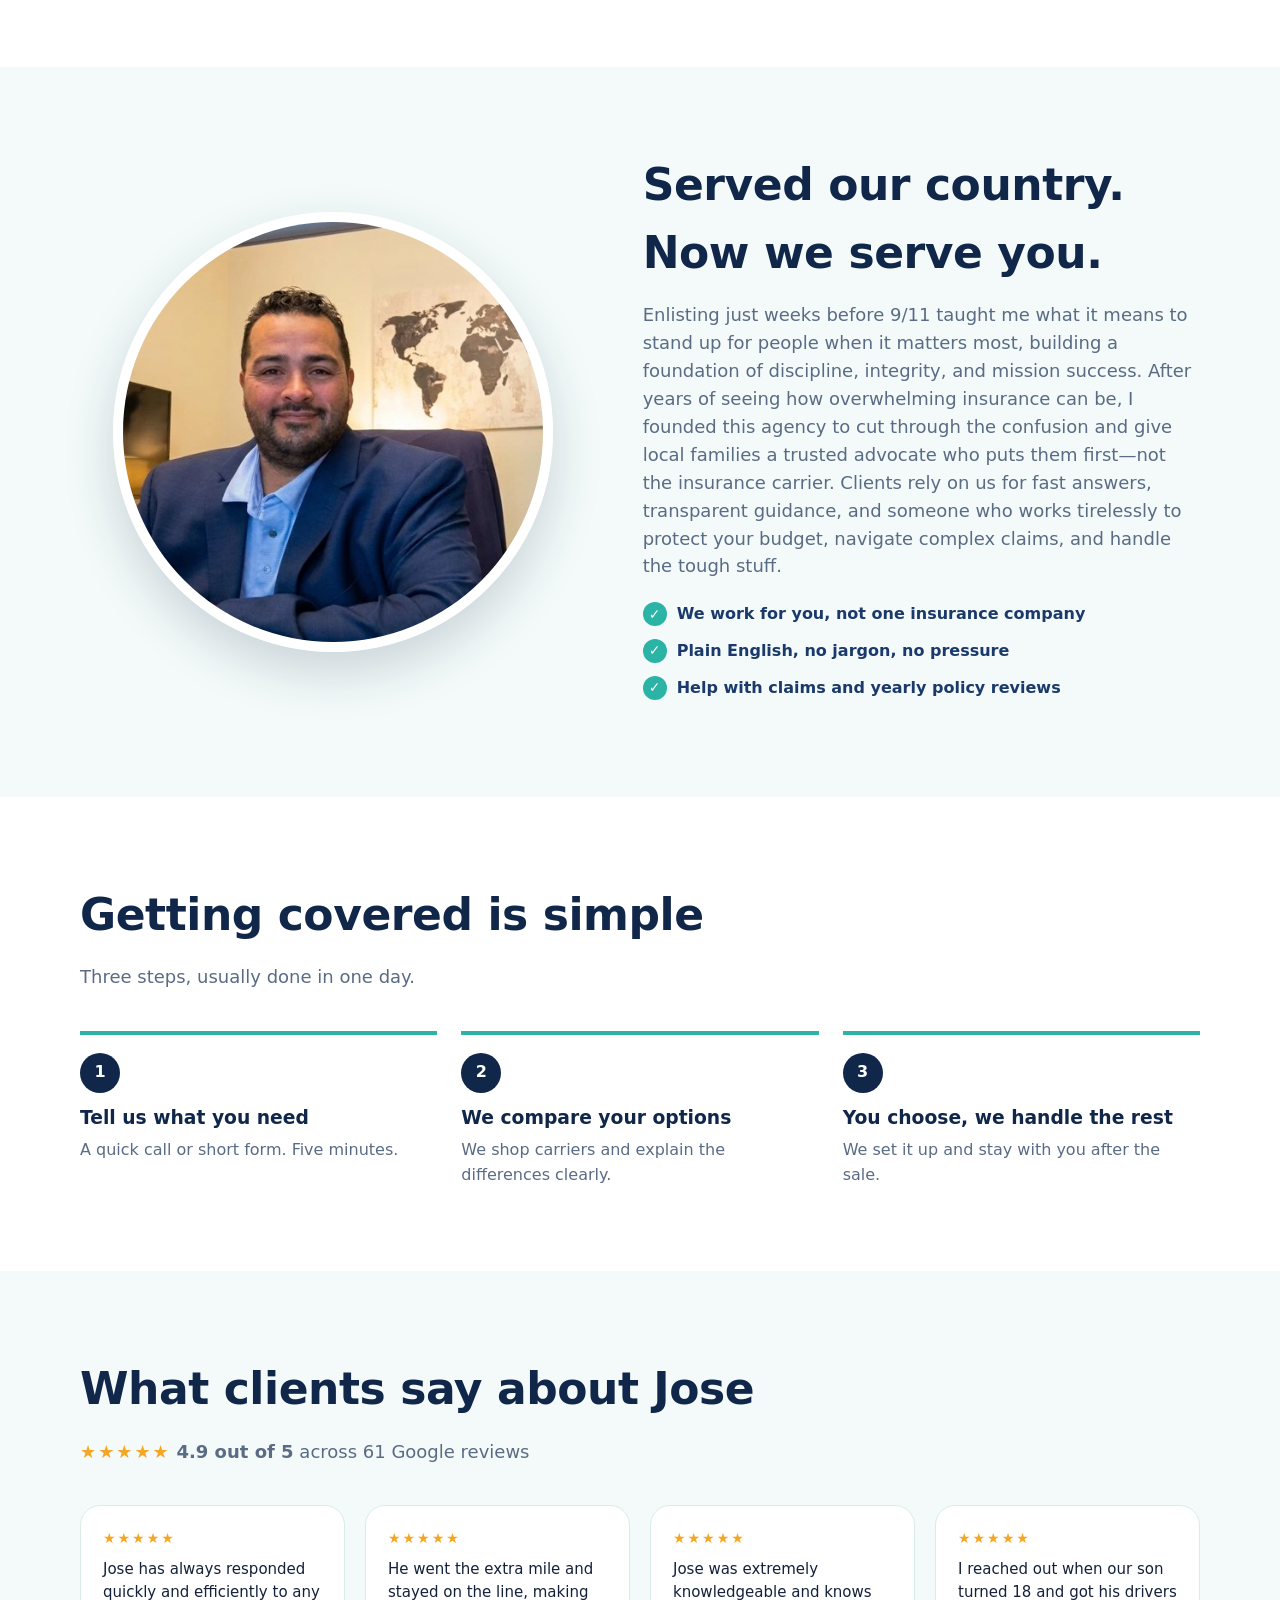
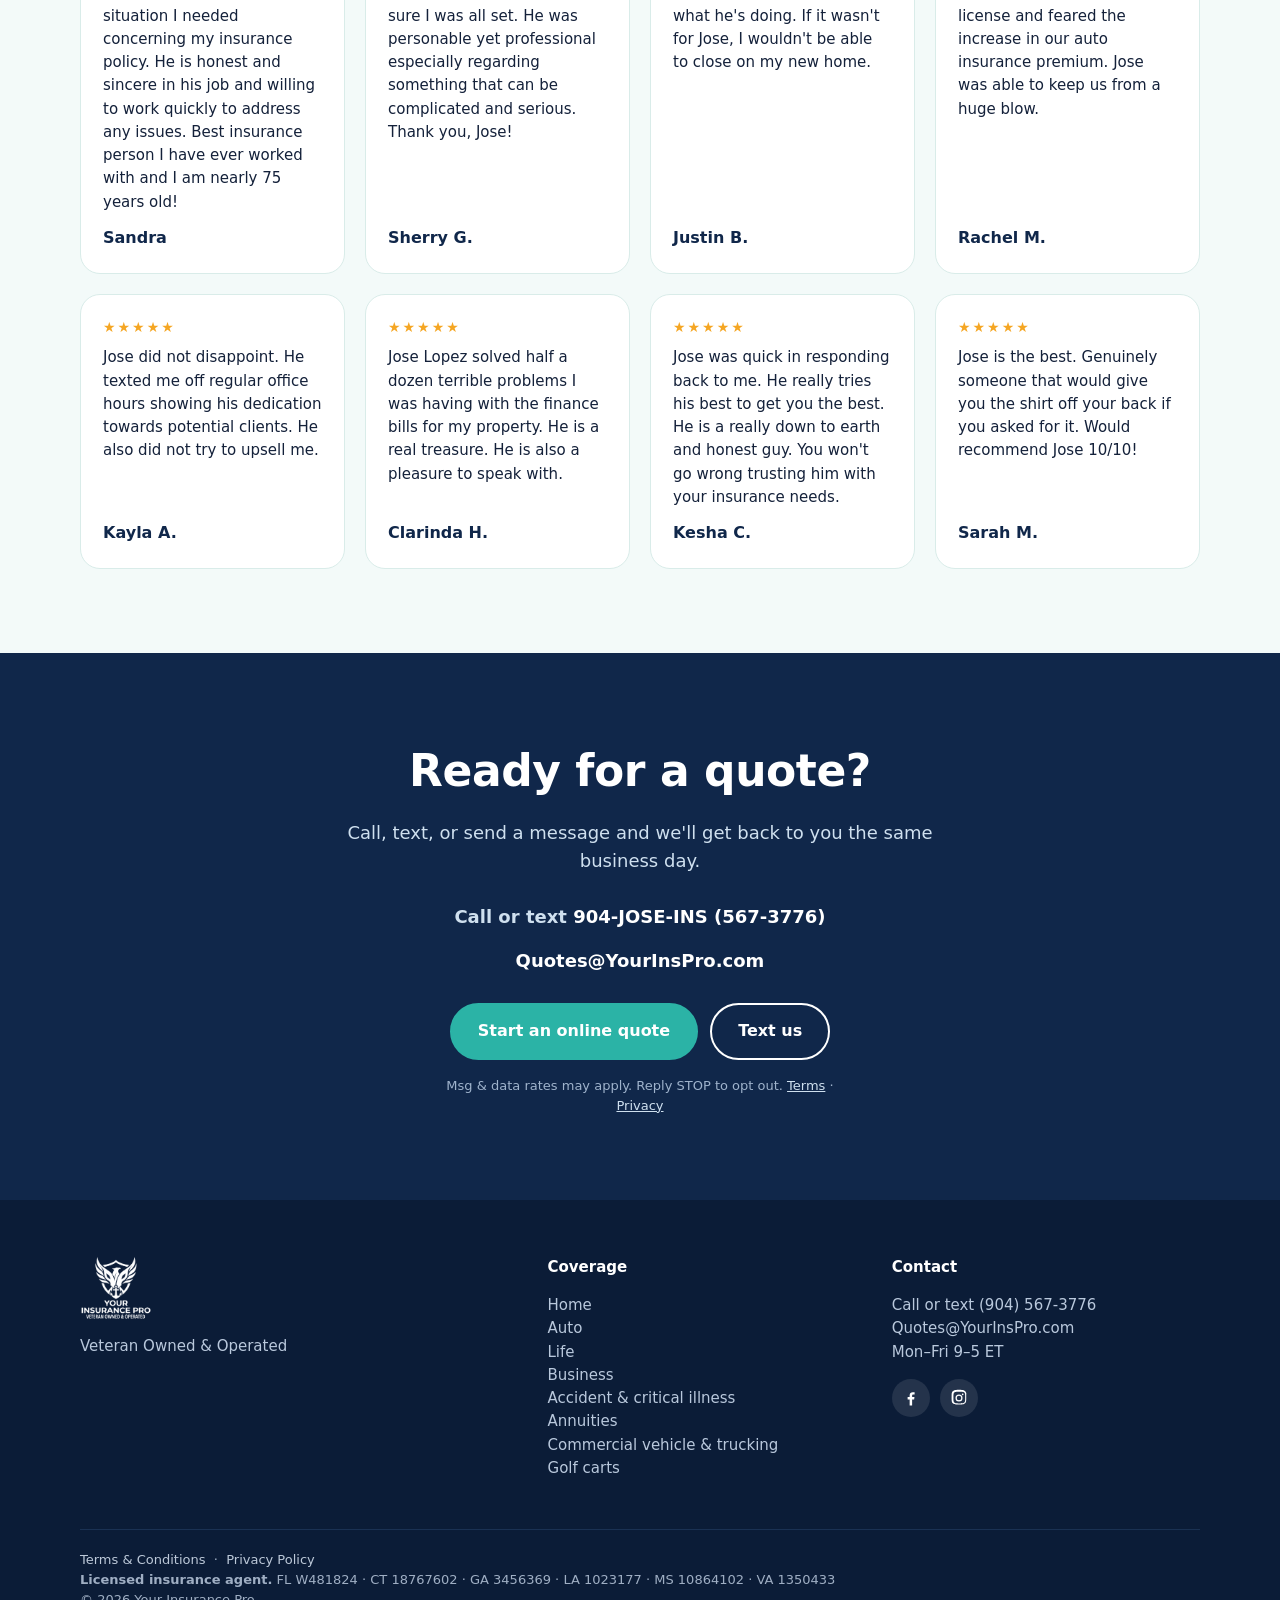
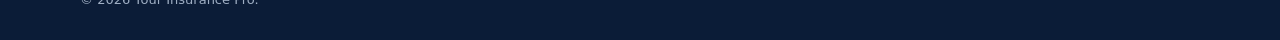
==== commit 0678669c: "Add /book/ appointment booking page and nav link Co-Authored-By: Claude Sonnet 5.5 <noreply@anthropi" ====
--- a/index.html
+++ b/index.html
@@ -150,6 +150,7 @@
       <li><a href="#about">About</a></li>
       <li><a href="#process">How it works</a></li>
       <li><a href="#contact">Contact</a></li>
+      <li><a href="book/">Book a meeting</a></li>
     </ul></nav>
     <div class="actions">
       <a class="btn ghost ph" data-c-href="policyholder_url" href="https://customerservice.agentinsure.com/EzLynxCustomerService/web/yourinsurancepr/account/login" target="_blank" rel="noopener">Current policyholder</a>
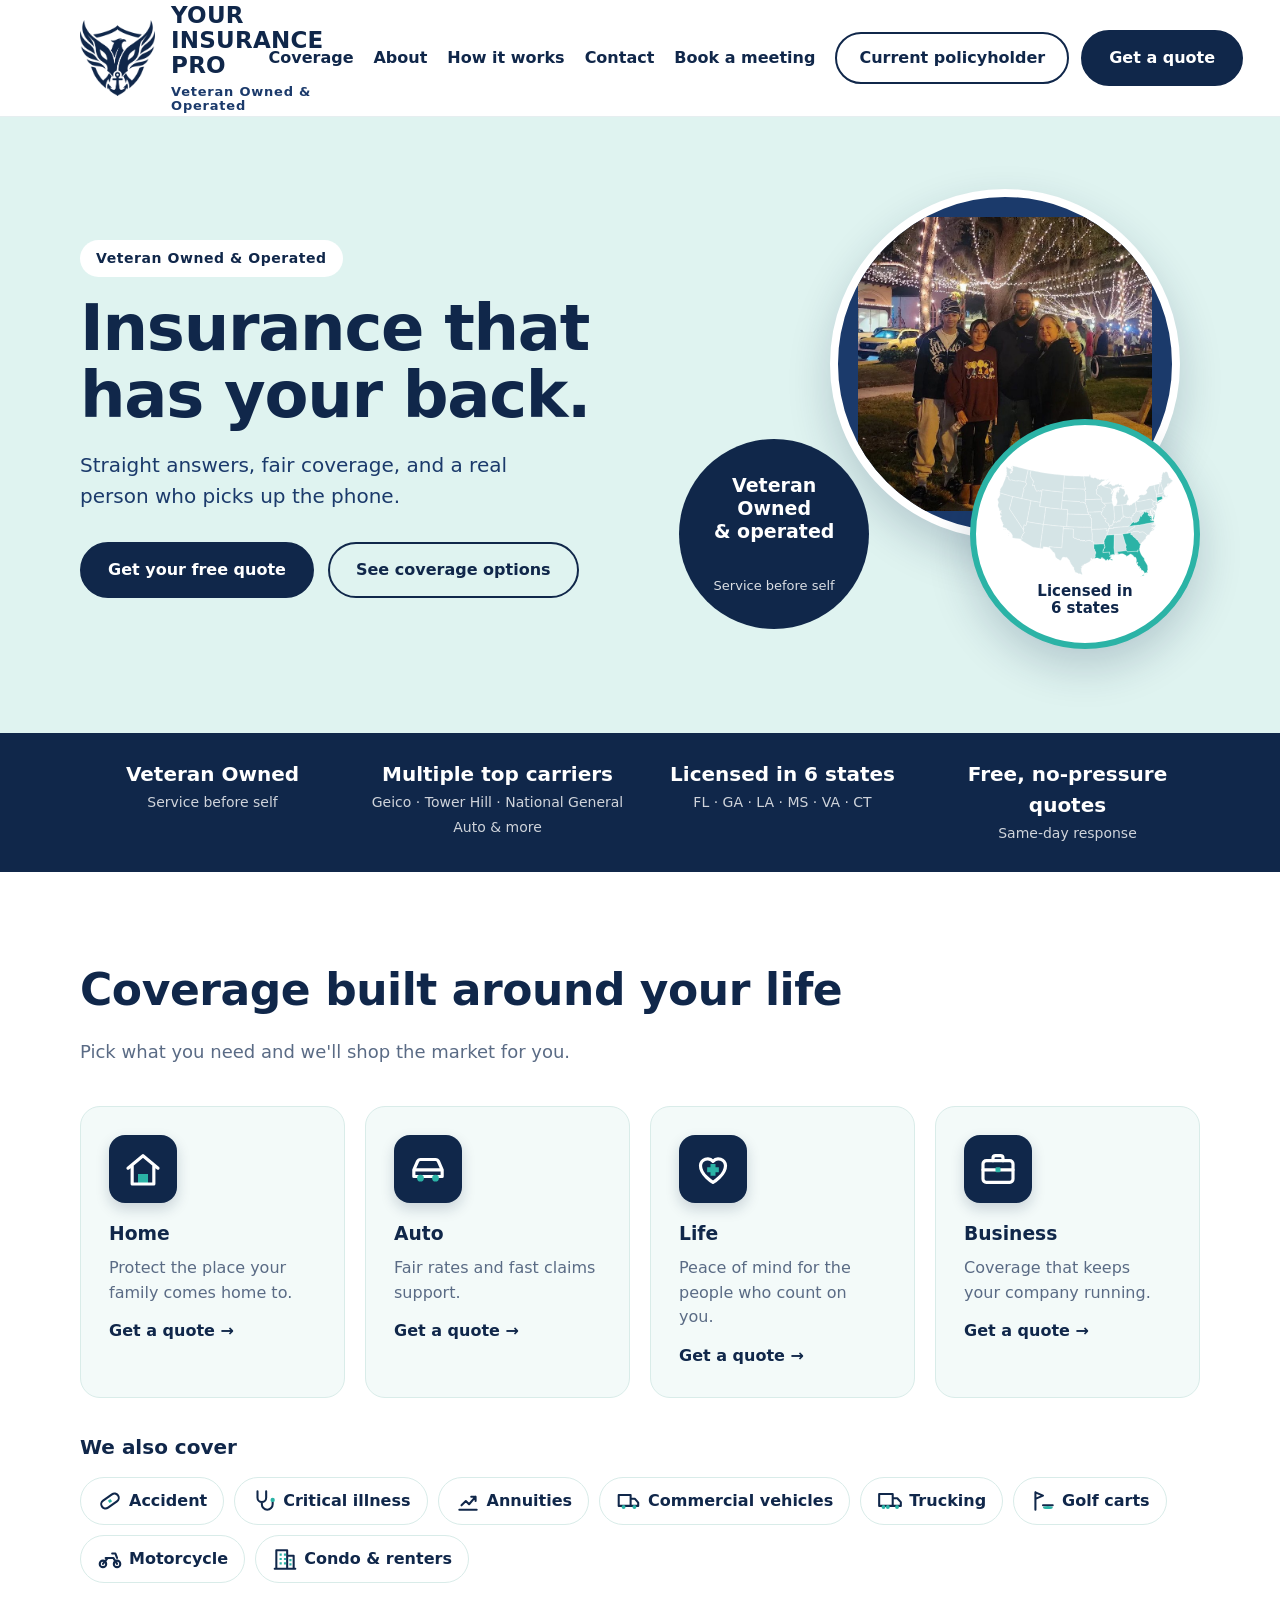
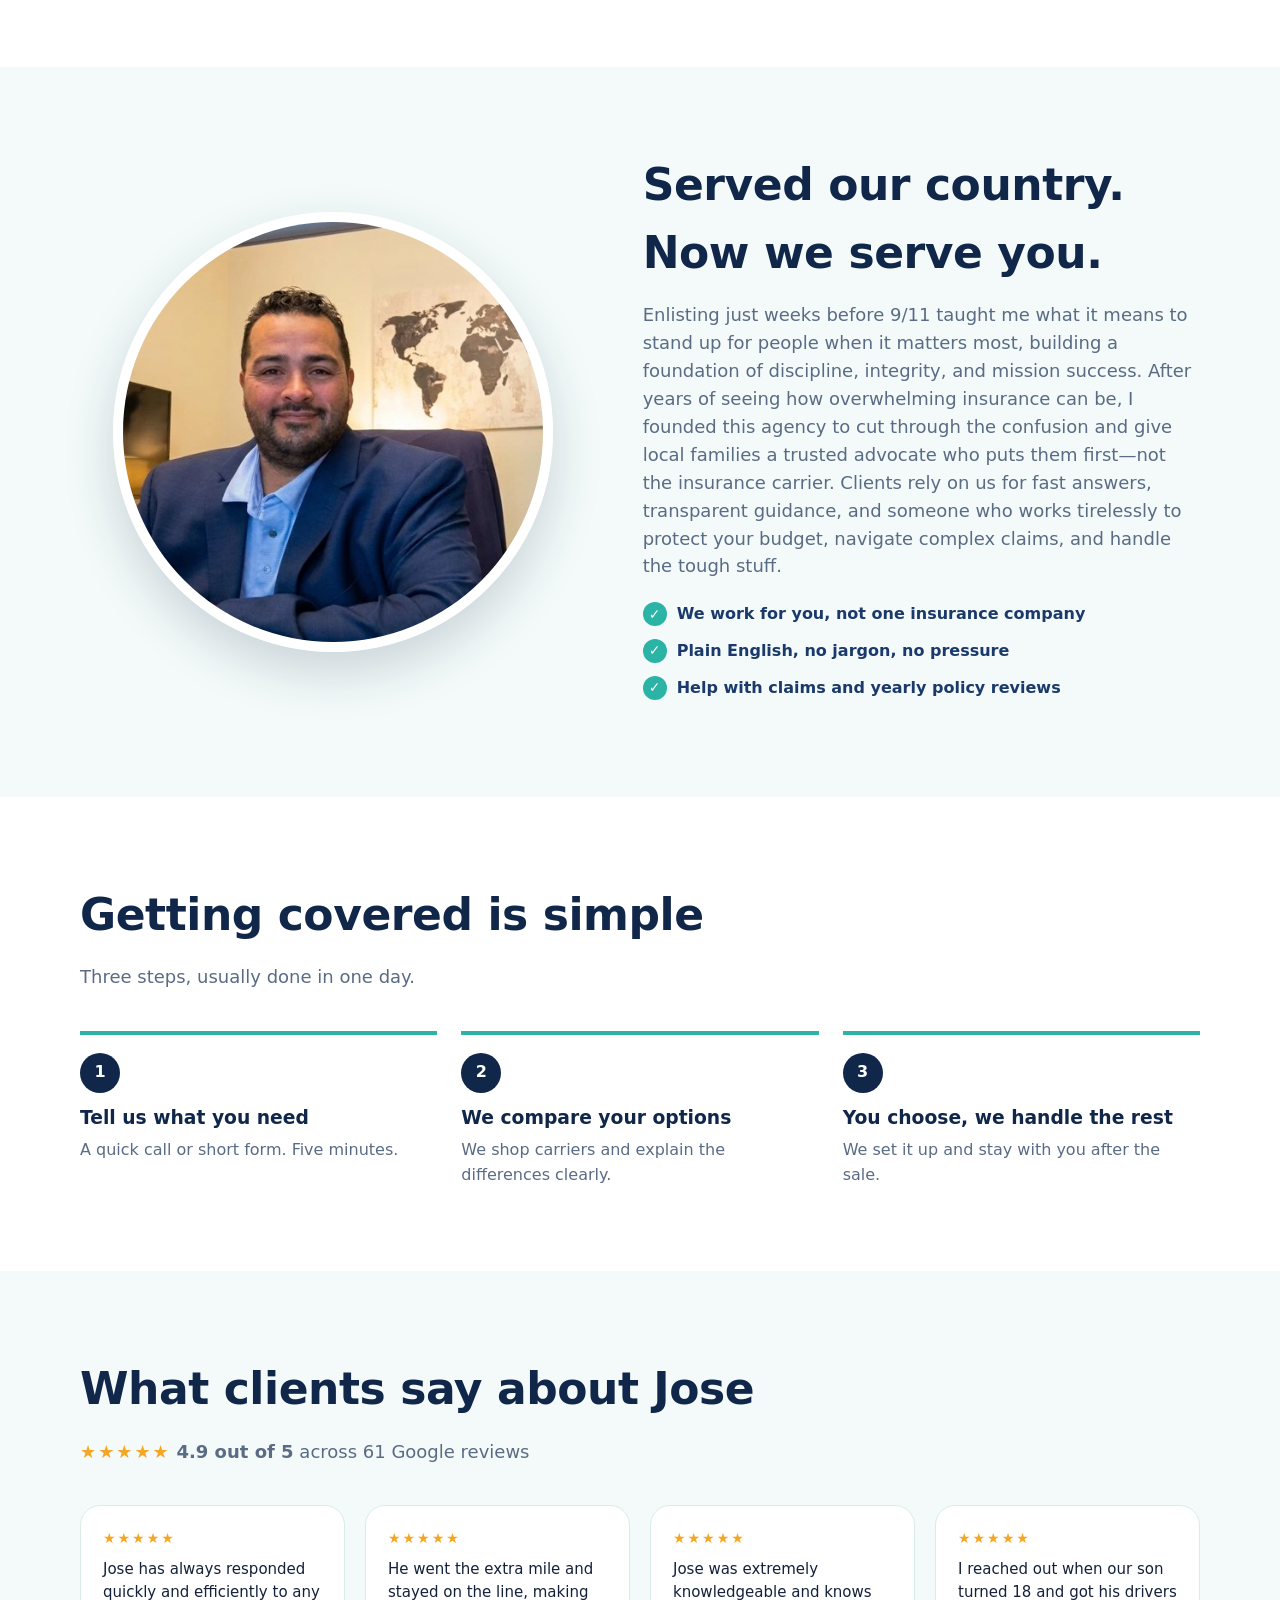
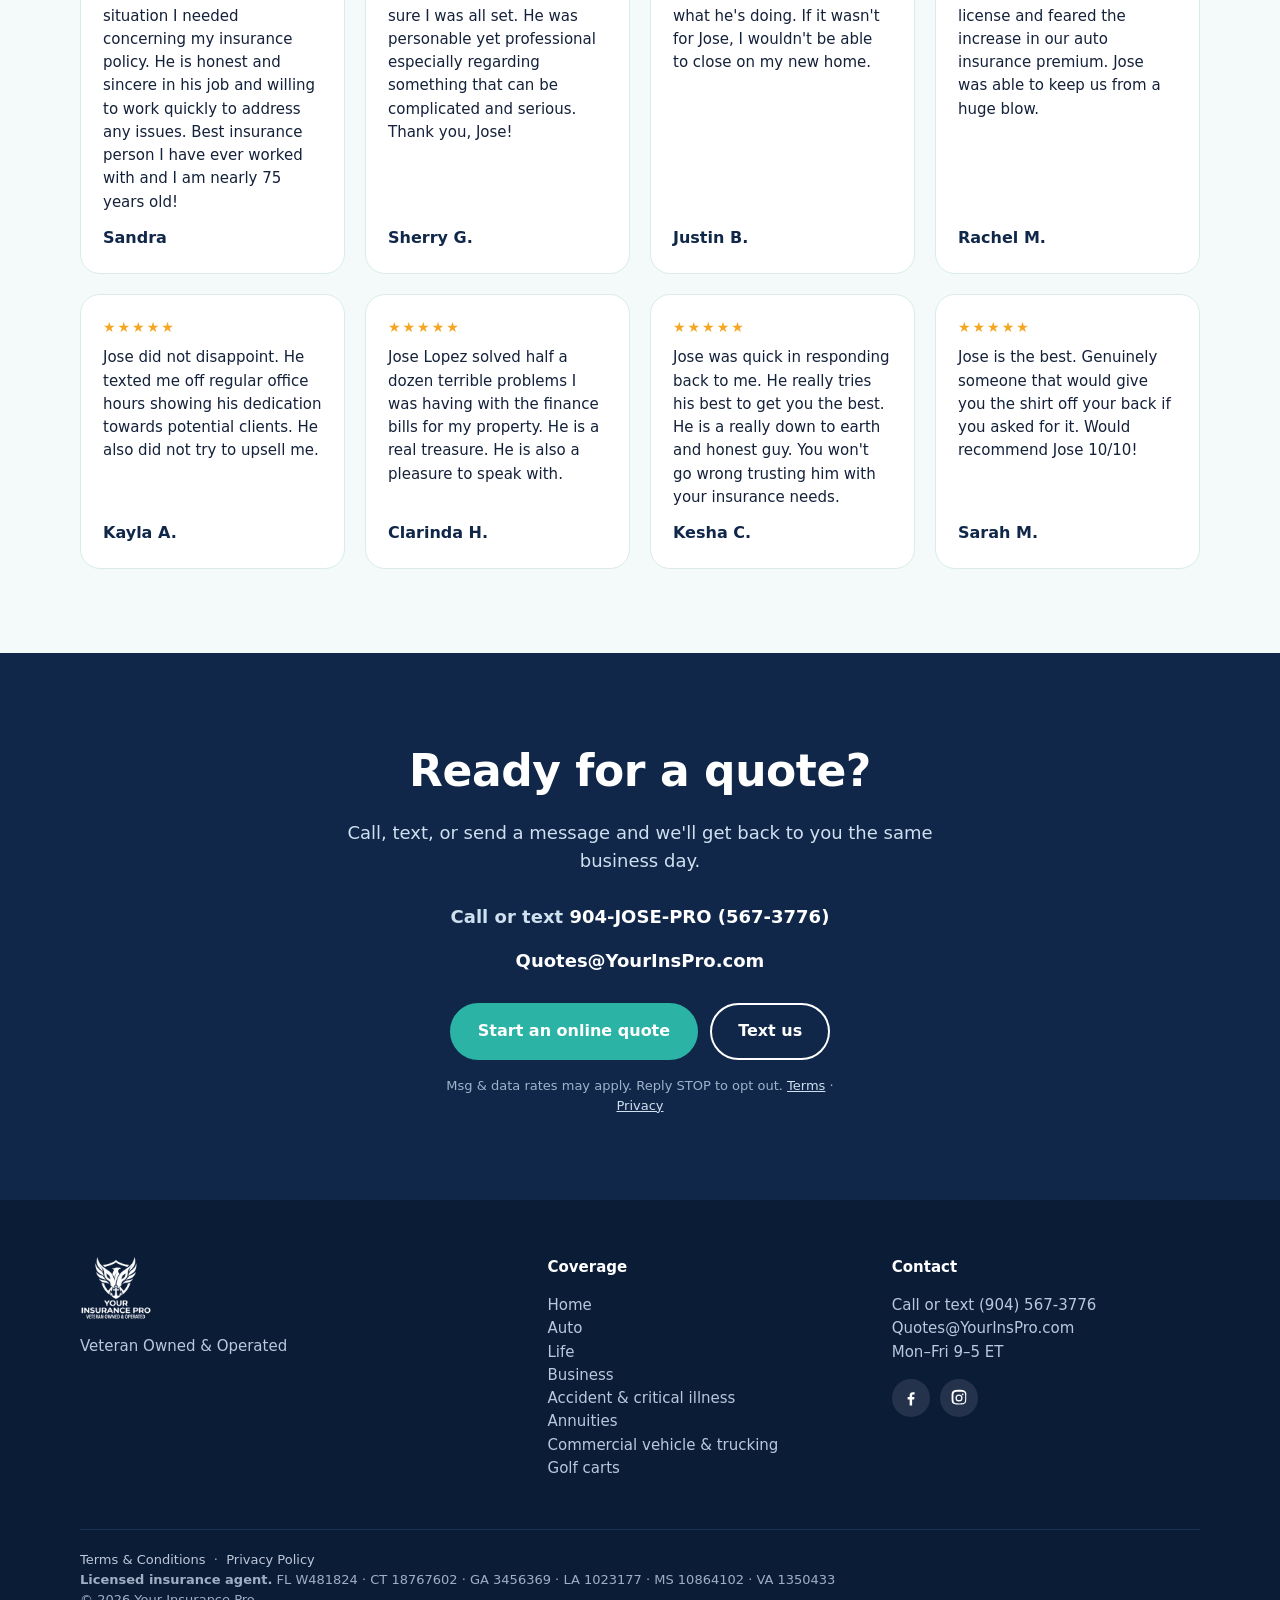
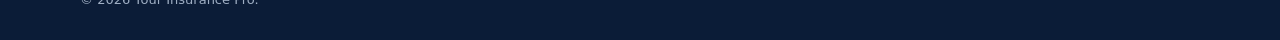
==== commit 1af953ee: "Fix vanity phone: 904-JOSE-PRO (was JOSE-INS) Co-Authored-By: Claude Sonnet 5.5 <noreply@anthropic.c" ====
--- a/index.html
+++ b/index.html
@@ -250,7 +250,7 @@
   <section class="band" id="contact"><div class="wrap">
     <h2>Ready for a quote?</h2>
     <p>Call, text, or send a message and we'll get back to you the same business day.</p>
-    <p class="contact-line">Call or text <a data-c-tel="phone" href="tel:9045673776">904-JOSE-INS (567-3776)</a></p>
+    <p class="contact-line">Call or text <a data-c-tel="phone" href="tel:9045673776">904-JOSE-PRO (567-3776)</a></p>
     <p class="contact-line" style="margin-top:-12px"><a data-c-mailto="quote_email" data-c="quote_email" href="mailto:Quotes@YourInsPro.com">Quotes@YourInsPro.com</a></p>
     <div class="cta-row"><a class="btn" href="quote.html">Start an online quote</a> <a class="btn text-us" href="sms:+19045673776">Text us</a></div>
     <p class="sms-note">Msg &amp; data rates may apply. Reply STOP to opt out. <a href="terms.html">Terms</a> · <a href="privacy.html">Privacy</a></p>
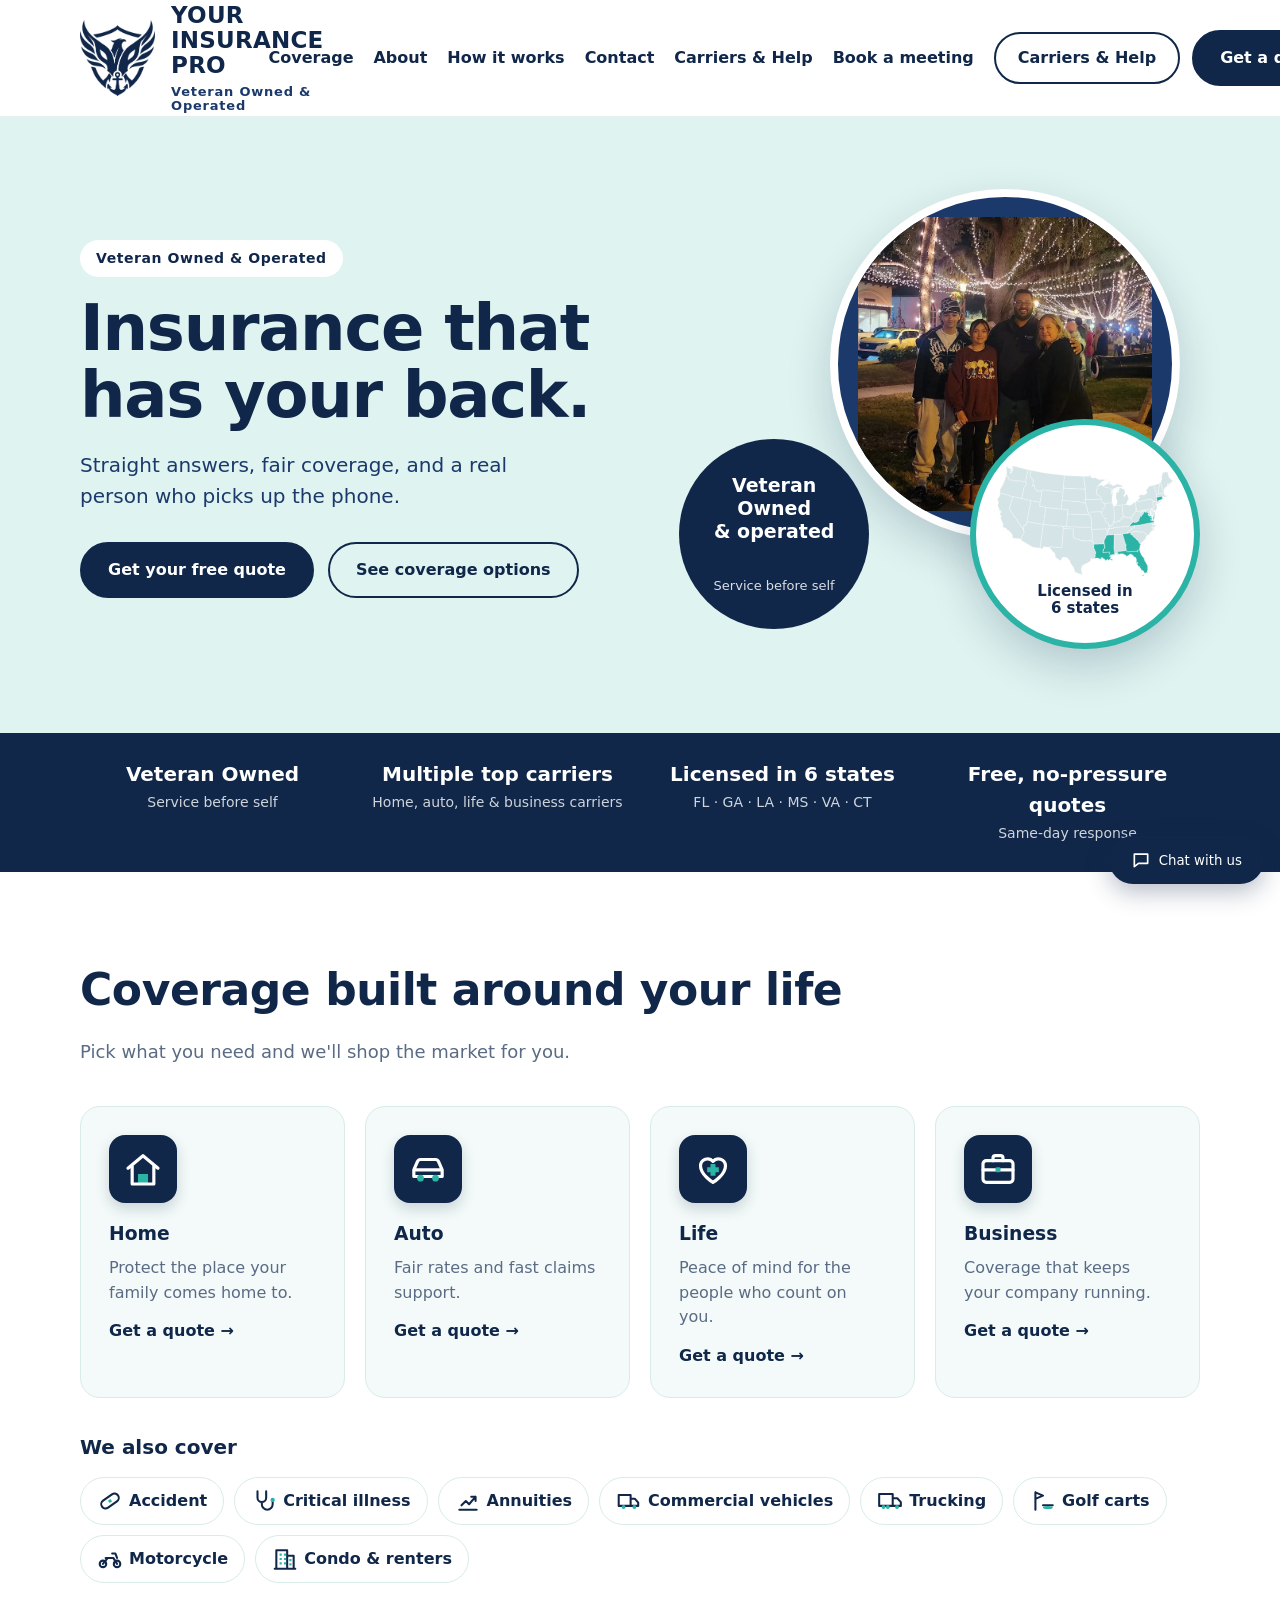
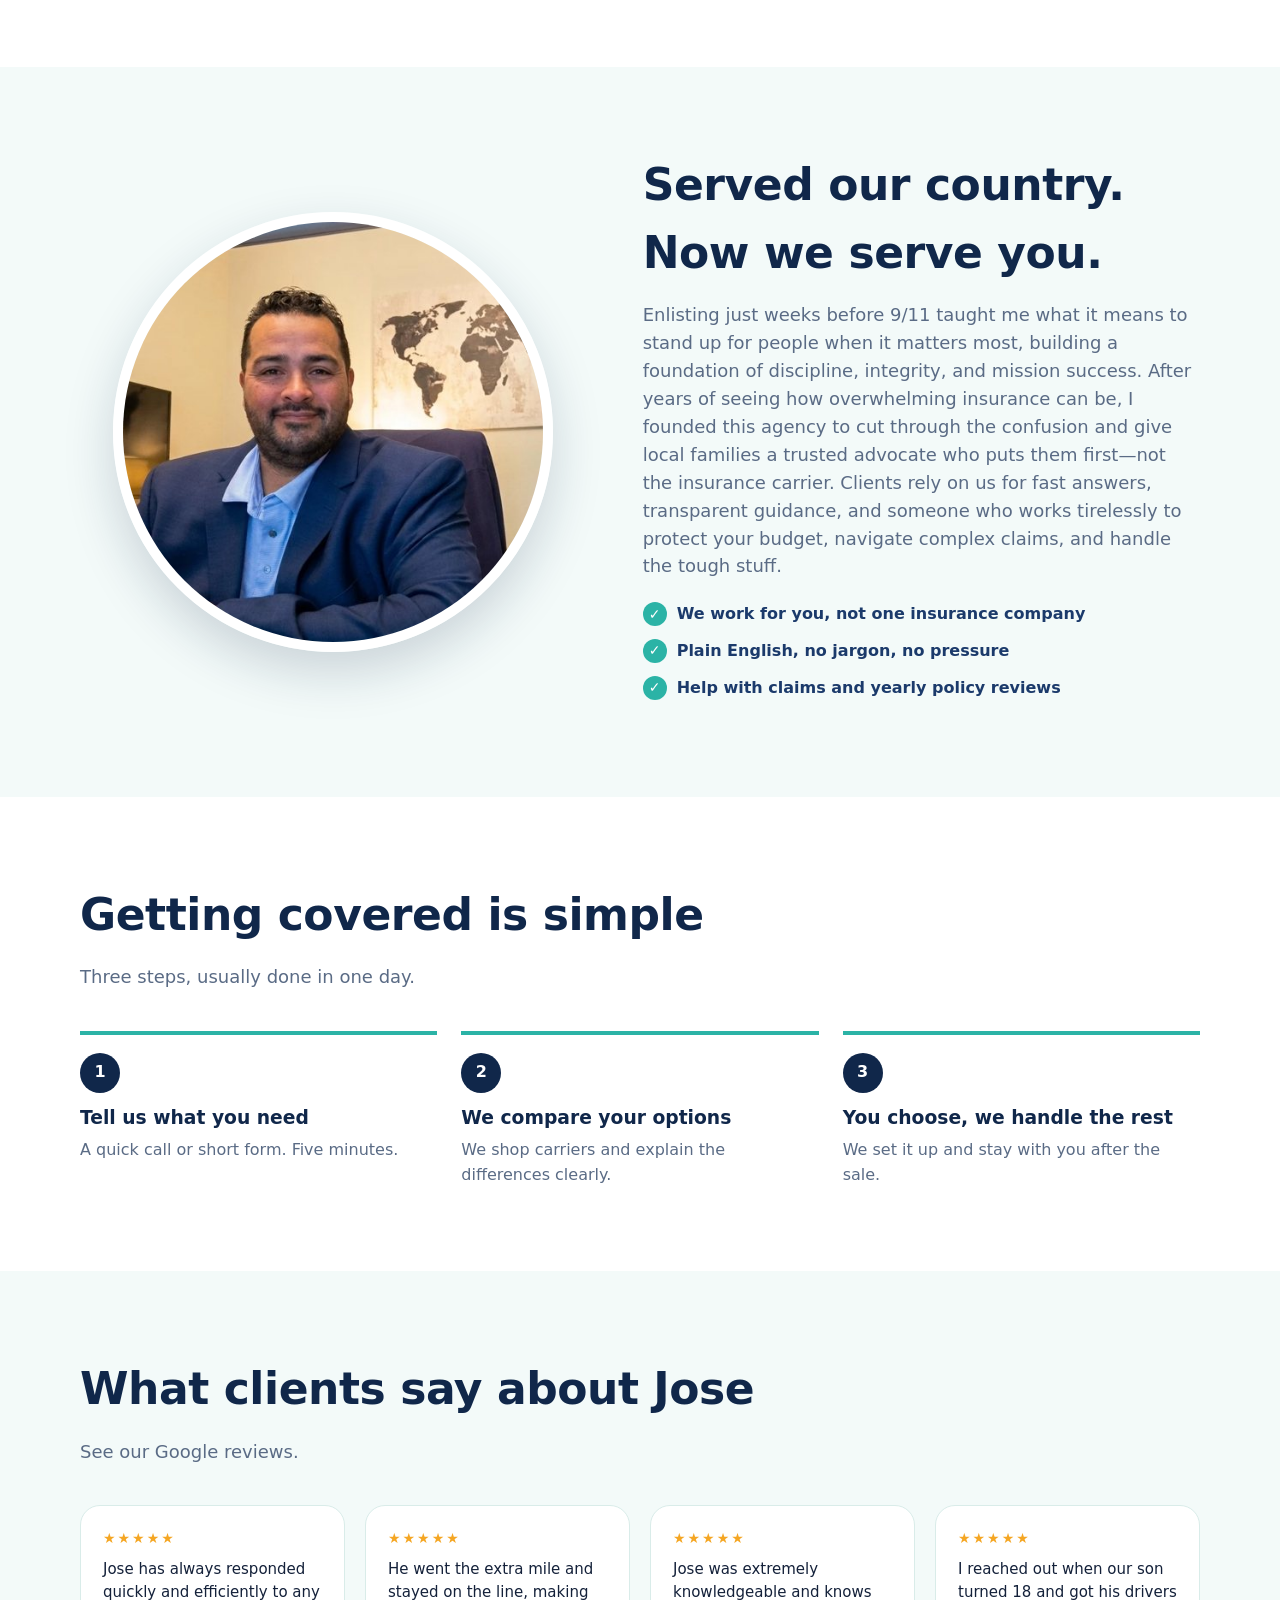
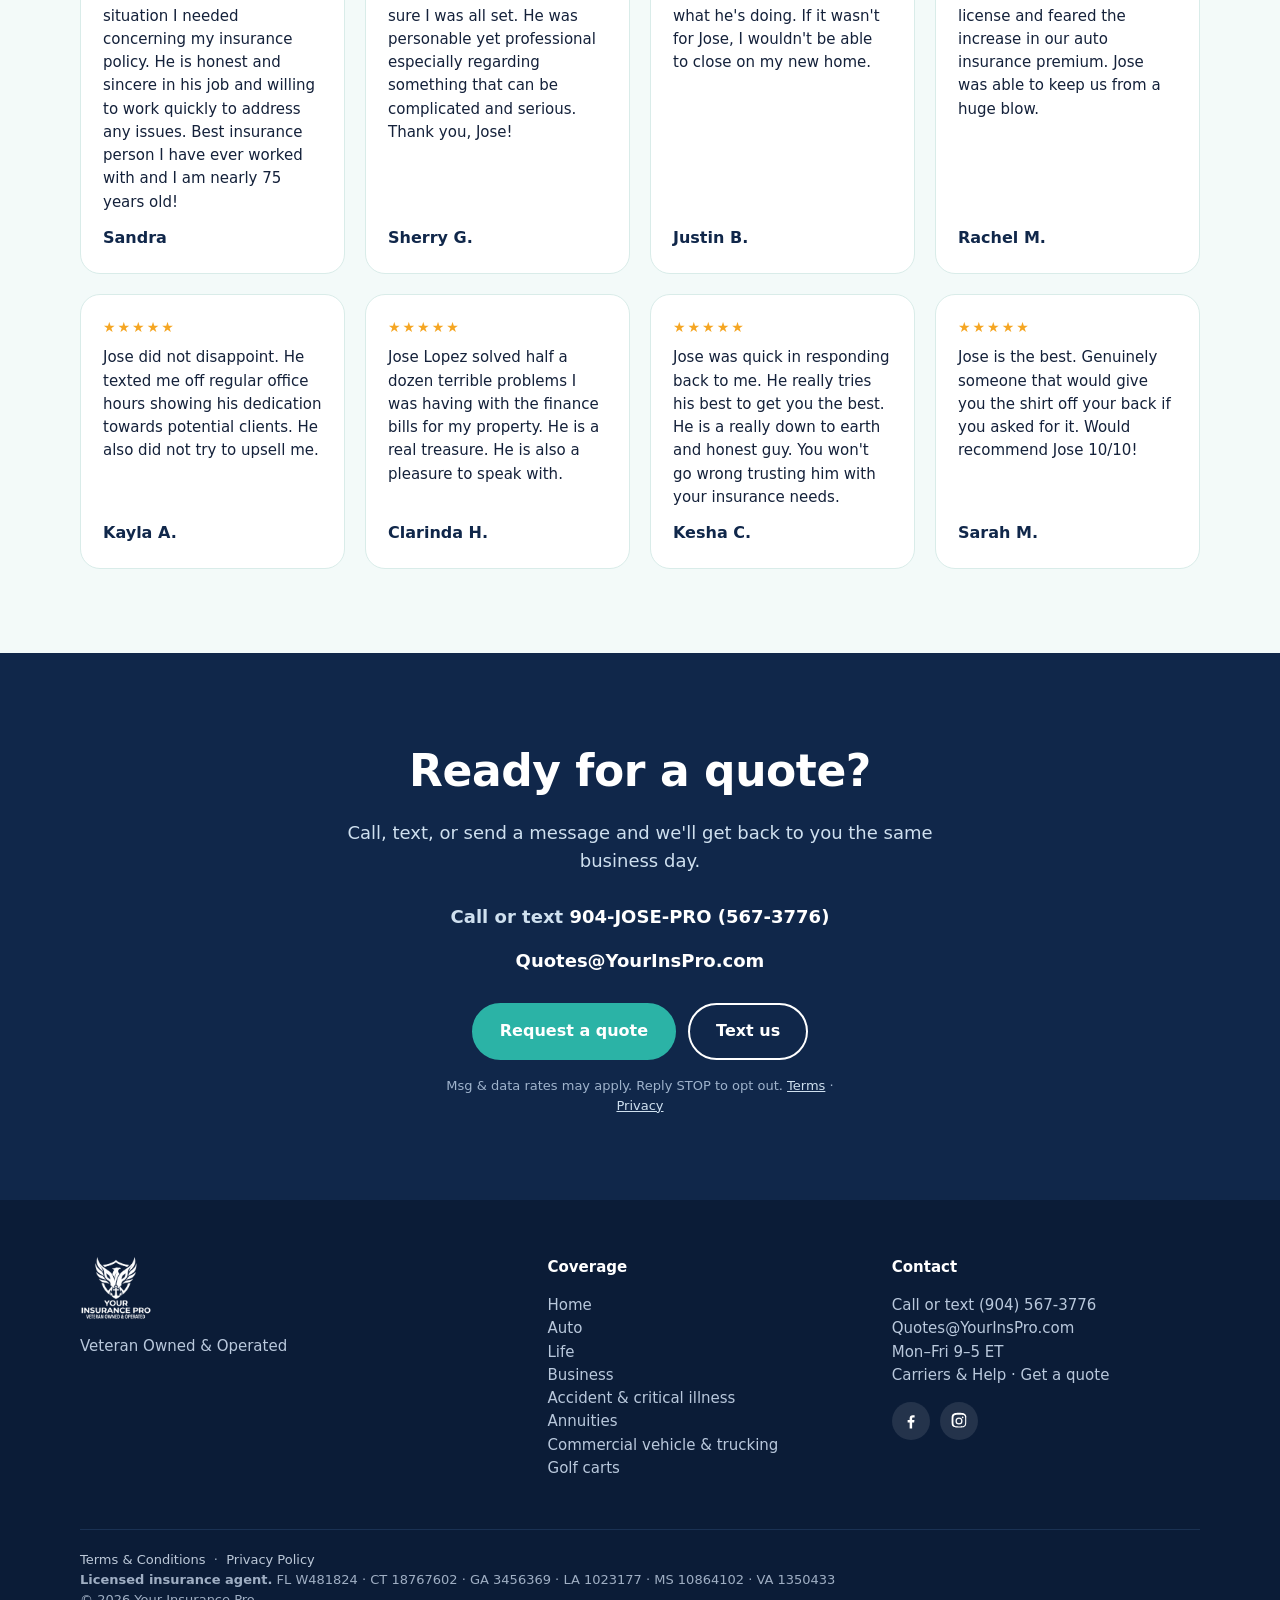
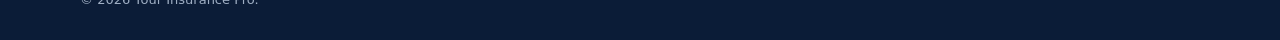
==== commit d3f0e9e6: "Site release 2026-11-24: Carriers & Help page, own quote page, chat assistant, mobile menu, consent " ====
--- a/index.html
+++ b/index.html
@@ -2,6 +2,19 @@
 <html lang="en">
 <head>
 <meta charset="utf-8">
+<meta http-equiv="Content-Security-Policy" content="default-src 'self'; script-src 'self' 'unsafe-inline'; style-src 'self' 'unsafe-inline'; img-src 'self' data:; font-src 'self'; connect-src 'self' https://formsubmit.co https://script.google.com https://script.googleusercontent.com; form-action 'self' https://formsubmit.co; frame-src 'none'; object-src 'none'; base-uri 'self'; upgrade-insecure-requests">
+<meta name="referrer" content="strict-origin-when-cross-origin">
+<script>if(top!==self){try{top.location=self.location}catch(e){document.documentElement.style.display='none'}}</script>
+<link rel="canonical" href="https://yourinspro.com/">
+<link rel="icon" type="image/png" href="assets/emblem.png">
+<link rel="apple-touch-icon" href="assets/emblem.png">
+<meta property="og:type" content="website">
+<meta property="og:site_name" content="Your Insurance Pro">
+<meta property="og:title" content="Your Insurance Pro | Veteran-Owned Insurance">
+<meta property="og:description" content="Veteran Owned &amp; Operated insurance agency. Clear advice, honest quotes, and service you can count on.">
+<meta property="og:url" content="https://yourinspro.com/">
+<meta property="og:image" content="https://yourinspro.com/assets/logo.png">
+<meta name="twitter:card" content="summary">
 <meta name="viewport" content="width=device-width, initial-scale=1">
 <title>Your Insurance Pro | Veteran-Owned Insurance</title>
 <meta name="description" content="Veteran Owned &amp; Operated insurance agency. Clear advice, honest quotes, and service you can count on.">
@@ -150,10 +163,11 @@
       <li><a href="#about">About</a></li>
       <li><a href="#process">How it works</a></li>
       <li><a href="#contact">Contact</a></li>
+      <li><a href="carriers.html">Carriers &amp; Help</a></li>
       <li><a href="book/">Book a meeting</a></li>
     </ul></nav>
     <div class="actions">
-      <a class="btn ghost ph" data-c-href="policyholder_url" href="https://customerservice.agentinsure.com/EzLynxCustomerService/web/yourinsurancepr/account/login" target="_blank" rel="noopener">Current policyholder</a>
+      <a class="btn ghost ph" href="carriers.html">Carriers &amp; Help</a>
       <a class="btn" href="quote.html">Get a quote</a>
     </div>
   </div>
@@ -169,7 +183,7 @@
         <div class="cta">
           <a class="btn" href="quote.html">Get your free quote</a>
           <a class="btn ghost" href="#services">See coverage options</a>
-          <a class="btn ghost only-mobile" data-c-href="policyholder_url" href="https://customerservice.agentinsure.com/EzLynxCustomerService/web/yourinsurancepr/account/login" target="_blank" rel="noopener">Current policyholder</a>
+          <a class="btn ghost only-mobile" href="carriers.html">Carriers &amp; Help</a>
         </div>
       </div>
       <div class="collage">
@@ -182,7 +196,7 @@
 
   <div class="trust"><div class="wrap">
     <div><b>Veteran Owned</b><span>Service before self</span></div>
-    <div><b data-c="carriers">Multiple top carriers</b><span data-c="carriers_note">Geico · Tower Hill · National General Auto &amp; more</span></div>
+    <div><b data-c="carriers">Multiple top carriers</b><span data-c="carriers_note">Home, auto, life &amp; business carriers</span></div>
     <div><b>Licensed in 6 states</b><span>FL · GA · LA · MS · VA · CT</span></div>
     <div><b>Free, no-pressure quotes</b><span>Same-day response</span></div>
   </div></div>
@@ -194,15 +208,15 @@
       <div class="card"><div class="ico"><svg class="i" viewBox="0 0 24 24" aria-hidden="true"><path fill="#2bb3a6" d="M9 21v-6h6v6z"/><path fill="none" stroke="currentColor" stroke-width="1.9" stroke-linecap="round" stroke-linejoin="round" d="M3 11.5 12 4l9 7.5M5.5 9.5V21h13V9.5"/></svg></div><h3>Home</h3><p>Protect the place your family comes home to.</p><a href="quote.html">Get a quote →</a></div>
       <div class="card"><div class="ico"><svg class="i" viewBox="0 0 24 24" aria-hidden="true"><path fill="none" stroke="currentColor" stroke-width="1.9" stroke-linecap="round" stroke-linejoin="round" d="M3.5 16.5v-4l2.2-5A2 2 0 0 1 7.5 6.3h9a2 2 0 0 1 1.8 1.2l2.2 5v4H3.5zM3.5 12.5h17"/><circle fill="#2bb3a6" cx="7.5" cy="17.5" r="2"/><circle fill="#2bb3a6" cx="16.5" cy="17.5" r="2"/></svg></div><h3>Auto</h3><p>Fair rates and fast claims support.</p><a href="quote.html">Get a quote →</a></div>
       <div class="card"><div class="ico"><svg class="i" viewBox="0 0 24 24" aria-hidden="true"><path fill="none" stroke="currentColor" stroke-width="1.9" stroke-linecap="round" stroke-linejoin="round" d="M12 20s-7.5-4.4-7.5-10A4.3 4.3 0 0 1 12 7.4 4.3 4.3 0 0 1 19.5 10c0 5.6-7.5 10-7.5 10z"/><path fill="#2bb3a6" d="M10.5 9.5h3v2h2v3h-2v2h-3v-2h-2v-3h2z" transform="translate(0 -.5) scale(1)"/></svg></div><h3>Life</h3><p>Peace of mind for the people who count on you.</p><a href="quote.html#life">Get a quote →</a></div>
-      <div class="card"><div class="ico"><svg class="i" viewBox="0 0 24 24" aria-hidden="true"><rect fill="none" stroke="currentColor" stroke-width="1.9" stroke-linecap="round" stroke-linejoin="round" x="3" y="7" width="18" height="13" rx="2"/><path fill="none" stroke="currentColor" stroke-width="1.9" stroke-linecap="round" stroke-linejoin="round" d="M9 7V5.5A1.5 1.5 0 0 1 10.5 4h3A1.5 1.5 0 0 1 15 5.5V7M3 12.5h18"/><rect fill="#2bb3a6" x="10.5" y="11" width="3" height="3" rx=".6"/></svg></div><h3>Business</h3><p>Coverage that keeps your company running.</p><a href="quote.html#business">Get a quote →</a></div>
+      <div class="card"><div class="ico"><svg class="i" viewBox="0 0 24 24" aria-hidden="true"><rect fill="none" stroke="currentColor" stroke-width="1.9" stroke-linecap="round" stroke-linejoin="round" x="3" y="7" width="18" height="13" rx="2"/><path fill="none" stroke="currentColor" stroke-width="1.9" stroke-linecap="round" stroke-linejoin="round" d="M9 7V5.5A1.5 1.5 0 0 1 10.5 4h3A1.5 1.5 0 0 1 15 5.5V7M3 12.5h18"/><rect fill="#2bb3a6" x="10.5" y="11" width="3" height="3" rx=".6"/></svg></div><h3>Business</h3><p>Coverage that keeps your company running.</p><a href="quote.html">Get a quote →</a></div>
     </div>
     <h3 class="more-h">We also cover</h3>
     <div class="chips">
-      <a href="quote.html#life"><svg class="ci" viewBox="0 0 24 24" aria-hidden="true"><rect fill="none" stroke="currentColor" stroke-width="1.9" stroke-linecap="round" stroke-linejoin="round" x="3" y="8" width="18" height="8" rx="4" transform="rotate(-35 12 12)"/><path fill="#2bb3a6" d="M10.6 10.6h2.8v2.8h-2.8z" transform="rotate(-35 12 12)"/></svg>Accident</a>
-      <a href="quote.html#life"><svg class="ci" viewBox="0 0 24 24" aria-hidden="true"><path fill="none" stroke="currentColor" stroke-width="1.9" stroke-linecap="round" stroke-linejoin="round" d="M6 3v6a4 4 0 0 0 8 0V3M10 13v2a5 5 0 0 0 10 0v-2"/><circle fill="#2bb3a6" cx="20" cy="11" r="2"/></svg>Critical illness</a>
-      <a href="quote.html#life"><svg class="ci" viewBox="0 0 24 24" aria-hidden="true"><path fill="none" stroke="currentColor" stroke-width="1.9" stroke-linecap="round" stroke-linejoin="round" d="M4 20h16M6 16l4-4 3 3 6-7M15 8h4v4"/></svg>Annuities</a>
-      <a href="quote.html#business"><svg class="ci" viewBox="0 0 24 24" aria-hidden="true"><path fill="none" stroke="currentColor" stroke-width="1.9" stroke-linecap="round" stroke-linejoin="round" d="M2.5 6.5h11v10h-11zM13.5 10h4l3 3.5v3h-7"/><circle fill="#2bb3a6" cx="7" cy="17.5" r="1.8"/><circle fill="#2bb3a6" cx="17" cy="17.5" r="1.8"/></svg>Commercial vehicles</a>
-      <a href="quote.html#business"><svg class="ci" viewBox="0 0 24 24" aria-hidden="true"><path fill="none" stroke="currentColor" stroke-width="1.9" stroke-linecap="round" stroke-linejoin="round" d="M2 5.5h12.5v11H2zM14.5 9.5h4.2L22 13v3.5h-7.5"/><circle fill="#2bb3a6" cx="6" cy="17.5" r="1.8"/><circle fill="#2bb3a6" cx="10" cy="17.5" r="1.8"/><circle fill="#2bb3a6" cx="18.5" cy="17.5" r="1.8"/></svg>Trucking</a>
+      <a href="quote.html"><svg class="ci" viewBox="0 0 24 24" aria-hidden="true"><rect fill="none" stroke="currentColor" stroke-width="1.9" stroke-linecap="round" stroke-linejoin="round" x="3" y="8" width="18" height="8" rx="4" transform="rotate(-35 12 12)"/><path fill="#2bb3a6" d="M10.6 10.6h2.8v2.8h-2.8z" transform="rotate(-35 12 12)"/></svg>Accident</a>
+      <a href="quote.html"><svg class="ci" viewBox="0 0 24 24" aria-hidden="true"><path fill="none" stroke="currentColor" stroke-width="1.9" stroke-linecap="round" stroke-linejoin="round" d="M6 3v6a4 4 0 0 0 8 0V3M10 13v2a5 5 0 0 0 10 0v-2"/><circle fill="#2bb3a6" cx="20" cy="11" r="2"/></svg>Critical illness</a>
+      <a href="quote.html"><svg class="ci" viewBox="0 0 24 24" aria-hidden="true"><path fill="none" stroke="currentColor" stroke-width="1.9" stroke-linecap="round" stroke-linejoin="round" d="M4 20h16M6 16l4-4 3 3 6-7M15 8h4v4"/></svg>Annuities</a>
+      <a href="quote.html"><svg class="ci" viewBox="0 0 24 24" aria-hidden="true"><path fill="none" stroke="currentColor" stroke-width="1.9" stroke-linecap="round" stroke-linejoin="round" d="M2.5 6.5h11v10h-11zM13.5 10h4l3 3.5v3h-7"/><circle fill="#2bb3a6" cx="7" cy="17.5" r="1.8"/><circle fill="#2bb3a6" cx="17" cy="17.5" r="1.8"/></svg>Commercial vehicles</a>
+      <a href="quote.html"><svg class="ci" viewBox="0 0 24 24" aria-hidden="true"><path fill="none" stroke="currentColor" stroke-width="1.9" stroke-linecap="round" stroke-linejoin="round" d="M2 5.5h12.5v11H2zM14.5 9.5h4.2L22 13v3.5h-7.5"/><circle fill="#2bb3a6" cx="6" cy="17.5" r="1.8"/><circle fill="#2bb3a6" cx="10" cy="17.5" r="1.8"/><circle fill="#2bb3a6" cx="18.5" cy="17.5" r="1.8"/></svg>Trucking</a>
       <a href="quote.html"><svg class="ci" viewBox="0 0 24 24" aria-hidden="true"><path fill="none" stroke="currentColor" stroke-width="1.9" stroke-linecap="round" stroke-linejoin="round" d="M5 4v16M5 4l7 3-7 3"/><path fill="none" stroke="currentColor" stroke-width="1.9" stroke-linecap="round" stroke-linejoin="round" d="M12 16h9"/><ellipse fill="#2bb3a6" cx="16.5" cy="18" rx="4.5" ry="1.4"/></svg>Golf carts</a>
       <a href="quote.html"><svg class="ci" viewBox="0 0 24 24" aria-hidden="true"><circle fill="none" stroke="currentColor" stroke-width="1.9" stroke-linecap="round" stroke-linejoin="round" cx="5.5" cy="16.5" r="3"/><circle fill="none" stroke="currentColor" stroke-width="1.9" stroke-linecap="round" stroke-linejoin="round" cx="18.5" cy="16.5" r="3"/><path fill="none" stroke="currentColor" stroke-width="1.9" stroke-linecap="round" stroke-linejoin="round" d="M5.5 16.5 10 11h5l3.5 5.5M14 7h3l1.5 4M8 11h6"/></svg>Motorcycle</a>
       <a href="quote.html"><svg class="ci" viewBox="0 0 24 24" aria-hidden="true"><path fill="none" stroke="currentColor" stroke-width="1.9" stroke-linecap="round" stroke-linejoin="round" d="M4 21V4h10v17M14 9h6v12M2.5 21h19"/><path fill="#2bb3a6" d="M7 7h2v2H7zm4 0h2v2h-2zM7 11h2v2H7zm4 0h2v2h-2zM7 15h2v2H7zm4 0h2v2h-2zm5-3h2v2h-2zm0 4h2v2h-2z"/></svg>Condo &amp; renters</a>
@@ -210,7 +224,7 @@
   </div></section>
 
   <section class="story" id="about"><div class="wrap">
-    <div class="portrait"><img data-c-src="portrait_photo" data-c-focus="portrait_focus" style="object-position:41% 50%" src="assets/portrait.jpg" alt="Owner of Your Insurance Pro, veteran and licensed insurance agent" style="object-position:41% 50%"></div>
+    <div class="portrait"><img data-c-src="portrait_photo" data-c-focus="portrait_focus" src="assets/portrait.jpg" alt="Owner of Your Insurance Pro, veteran and licensed insurance agent" style="object-position:41% 50%"></div>
     <div>
       <h2 data-c="story_title">Served our country. Now we serve you.</h2>
       <p class="sub" style="margin-bottom:0" data-c="story_text">Enlisting just weeks before 9/11 taught me what it means to stand up for people when it matters most, building a foundation of discipline, integrity, and mission success. After years of seeing how overwhelming insurance can be, I founded this agency to cut through the confusion and give local families a trusted advocate who puts them first—not the insurance carrier. Clients rely on us for fast answers, transparent guidance, and someone who works tirelessly to protect your budget, navigate complex claims, and handle the tough stuff.</p>
@@ -234,7 +248,7 @@
 
   <section class="reviews" id="reviews"><div class="wrap">
     <h2>What clients say about Jose</h2>
-    <p class="sub"><span class="stars">★★★★★</span> <b>4.9 out of 5</b> across 61 Google reviews</p>
+    <p class="sub">See our Google reviews.</p>
     <div class="quotes">
       <figure><blockquote>Jose has always responded quickly and efficiently to any situation I needed concerning my insurance policy. He is honest and sincere in his job and willing to work quickly to address any issues. Best insurance person I have ever worked with and I am nearly 75 years old!</blockquote><figcaption>Sandra</figcaption></figure>
       <figure><blockquote>He went the extra mile and stayed on the line, making sure I was all set. He was personable yet professional especially regarding something that can be complicated and serious. Thank you, Jose!</blockquote><figcaption>Sherry G.</figcaption></figure>
@@ -252,7 +266,7 @@
     <p>Call, text, or send a message and we'll get back to you the same business day.</p>
     <p class="contact-line">Call or text <a data-c-tel="phone" href="tel:9045673776">904-JOSE-PRO (567-3776)</a></p>
     <p class="contact-line" style="margin-top:-12px"><a data-c-mailto="quote_email" data-c="quote_email" href="mailto:Quotes@YourInsPro.com">Quotes@YourInsPro.com</a></p>
-    <div class="cta-row"><a class="btn" href="quote.html">Start an online quote</a> <a class="btn text-us" href="sms:+19045673776">Text us</a></div>
+    <div class="cta-row"><a class="btn" href="quote.html">Request a quote</a> <a class="btn text-us" href="sms:+19045673776">Text us</a></div>
     <p class="sms-note">Msg &amp; data rates may apply. Reply STOP to opt out. <a href="terms.html">Terms</a> · <a href="privacy.html">Privacy</a></p>
   </div></section>
 </main>
@@ -260,8 +274,8 @@
 <footer><div class="wrap">
   <div class="grid">
     <div><img src="assets/logo.png" alt=""><p>Veteran Owned &amp; Operated<span class="addr" data-c="address"></span></p></div>
-    <div><h4>Coverage</h4><p><a href="#services">Home</a><br><a href="#services">Auto</a><br><a href="#services">Life</a><br><a href="#services">Business</a><br><a href="#services">Accident &amp; critical illness</a><br><a href="#services">Annuities</a><br><a href="#services">Commercial vehicle &amp; trucking</a><br><a href="#services">Golf carts</a></p></div>
-    <div><h4>Contact</h4><p>Call or text <span data-c="phone">(904) 567-3776</span><br><span data-c="quote_email">Quotes@YourInsPro.com</span><br><span data-c="hours">Mon–Fri 9–5 ET</span></p>
+    <div><h4>Coverage</h4><p><a href="#services">Home</a><br><a href="#services">Auto</a><br><a href="quote.html#life">Life</a><br><a href="quote.html#request">Business</a><br><a href="#services">Accident &amp; critical illness</a><br><a href="#services">Annuities</a><br><a href="#services">Commercial vehicle &amp; trucking</a><br><a href="#services">Golf carts</a></p></div>
+    <div><h4>Contact</h4><p>Call or text <span data-c="phone">(904) 567-3776</span><br><span data-c="quote_email">Quotes@YourInsPro.com</span><br><span data-c="hours">Mon–Fri 9–5 ET</span><br><a href="carriers.html">Carriers &amp; Help</a> · <a href="quote.html">Get a quote</a></p>
       <div class="social" aria-label="Follow Your Insurance Pro">
         <a data-c-social="facebook_url" href="https://www.facebook.com/YourInsuranceProLLC" target="_blank" rel="noopener" aria-label="Facebook"><svg viewBox="0 0 24 24"><path d="M13.5 22v-8h2.7l.4-3.2h-3.1V8.8c0-.9.3-1.5 1.6-1.5h1.7V4.4c-.3 0-1.3-.1-2.5-.1-2.4 0-4.1 1.5-4.1 4.2v2.3H7.5V14h2.7v8h3.3z"/></svg></a>
         <a data-c-social="instagram_url" href="" target="_blank" rel="noopener" aria-label="Instagram" hidden><svg viewBox="0 0 24 24"><path d="M12 7.3A4.7 4.7 0 1 0 12 16.7 4.7 4.7 0 0 0 12 7.3zm0 7.7a3 3 0 1 1 0-6 3 3 0 0 1 0 6zm4.9-8.9a1.1 1.1 0 1 0 0 2.2 1.1 1.1 0 0 0 0-2.2zM21.9 7.1c-.1-1.6-.4-3-1.6-4.2S17.5 1.3 15.9 1.2C14.3 1.1 9.7 1.1 8.1 1.2 6.5 1.3 5.1 1.6 3.9 2.8S2.3 5.5 2.2 7.1c-.1 1.6-.1 6.2 0 7.8.1 1.6.4 3 1.6 4.2s2.6 1.5 4.2 1.6c1.6.1 6.2.1 7.8 0 1.6-.1 3-.4 4.2-1.6s1.5-2.6 1.6-4.2c.1-1.6.1-6.2 0-7.8zM19.8 17a3.2 3.2 0 0 1-1.8 1.8c-1.3.5-4.2.4-5.6.4s-4.3.1-5.6-.4A3.2 3.2 0 0 1 5 17c-.5-1.3-.4-4.2-.4-5.6s-.1-4.3.4-5.6A3.2 3.2 0 0 1 6.8 4c1.3-.5 4.2-.4 5.6-.4s4.3-.1 5.6.4a3.2 3.2 0 0 1 1.8 1.8c.5 1.3.4 4.2.4 5.6s.1 4.3-.4 5.6z"/></svg></a>
@@ -278,15 +292,17 @@
 function applyContent(c){
   var q=function(sel,fn){document.querySelectorAll(sel).forEach(fn)};
   q('[data-c]',function(e){var v=c[e.dataset.c];if(v)e.textContent=v});
-  q('[data-c-src]',function(e){var v=c[e.dataset.cSrc];if(v){e.src=v;e.classList.remove('emb');if(e.parentNode)e.parentNode.classList.add('has-photo')}});
+  q('[data-c-src]',function(e){var v=c[e.dataset.cSrc];if(v&&!/^[a-z][a-z0-9+.-]*:/i.test(String(v))){e.src=v;e.classList.remove('emb');if(e.parentNode)e.parentNode.classList.add('has-photo')}});
   q('[data-c-focus]',function(e){var v=c[e.dataset.cFocus];if(v)e.style.objectPosition=v});
-  q('[data-c-href]',function(e){var v=c[e.dataset.cHref];if(v)e.href=v});
+  var safe=function(v){v=String(v||'').trim();return /^(https:|tel:|sms:|mailto:)/i.test(v)?v:''};
+  q('[data-c-href]',function(e){var v=safe(c[e.dataset.cHref]);if(v)e.href=v});
   q('[data-c-mailto]',function(e){var v=c[e.dataset.cMailto];if(v)e.href='mailto:'+v});
   q('[data-c-tel]',function(e){var v=c[e.dataset.cTel];if(v)e.href='tel:'+String(v).replace(/[^+\d]/g,'')});
-  q('[data-c-social]',function(e){var v=c[e.dataset.cSocial];if(v){e.href=v;e.hidden=false}});
+  q('[data-c-social]',function(e){var v=safe(c[e.dataset.cSocial]);if(v){e.href=v;e.hidden=false}});
 }
 window.applyContent=applyContent;
 fetch('content/site.json',{cache:'no-cache'}).then(function(r){return r.ok?r.json():{}}).then(applyContent).catch(function(){});
 </script>
+<script src="assets/chat-widget.js" defer></script>
 </body>
 </html>
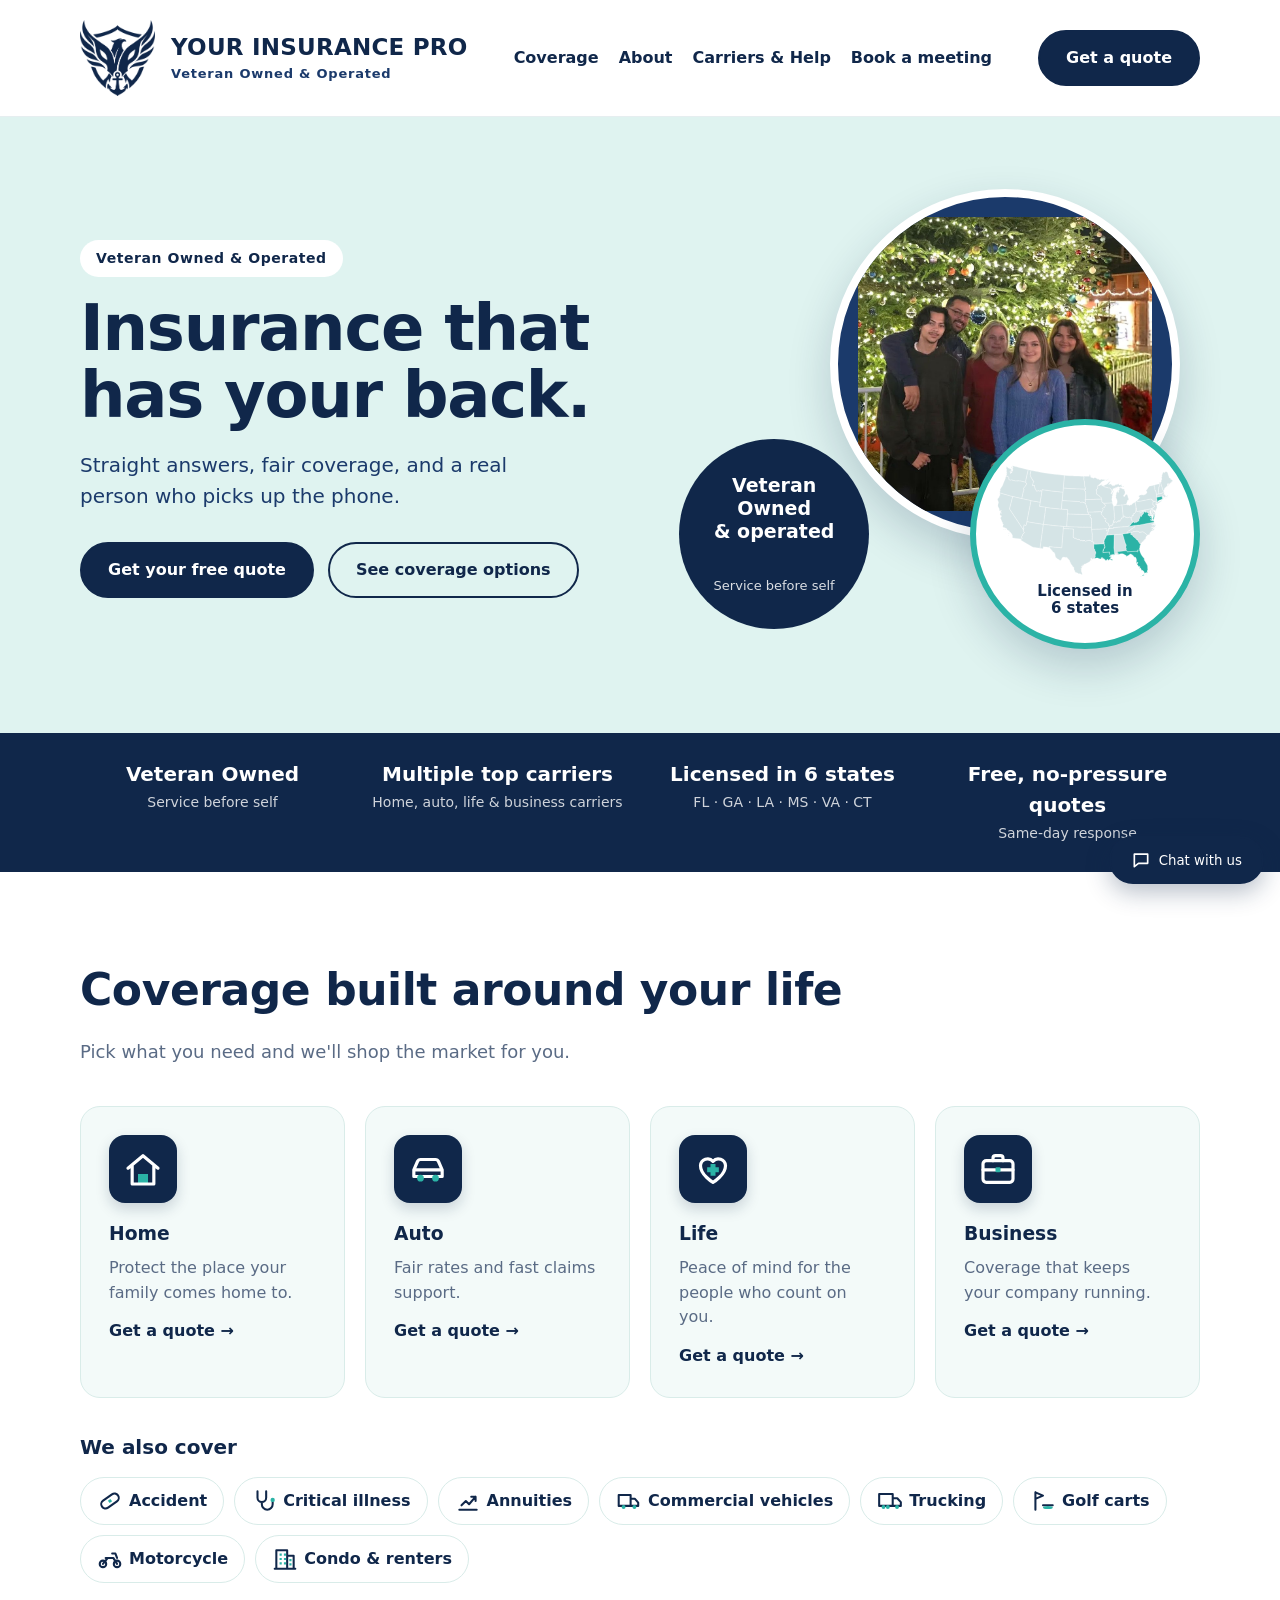
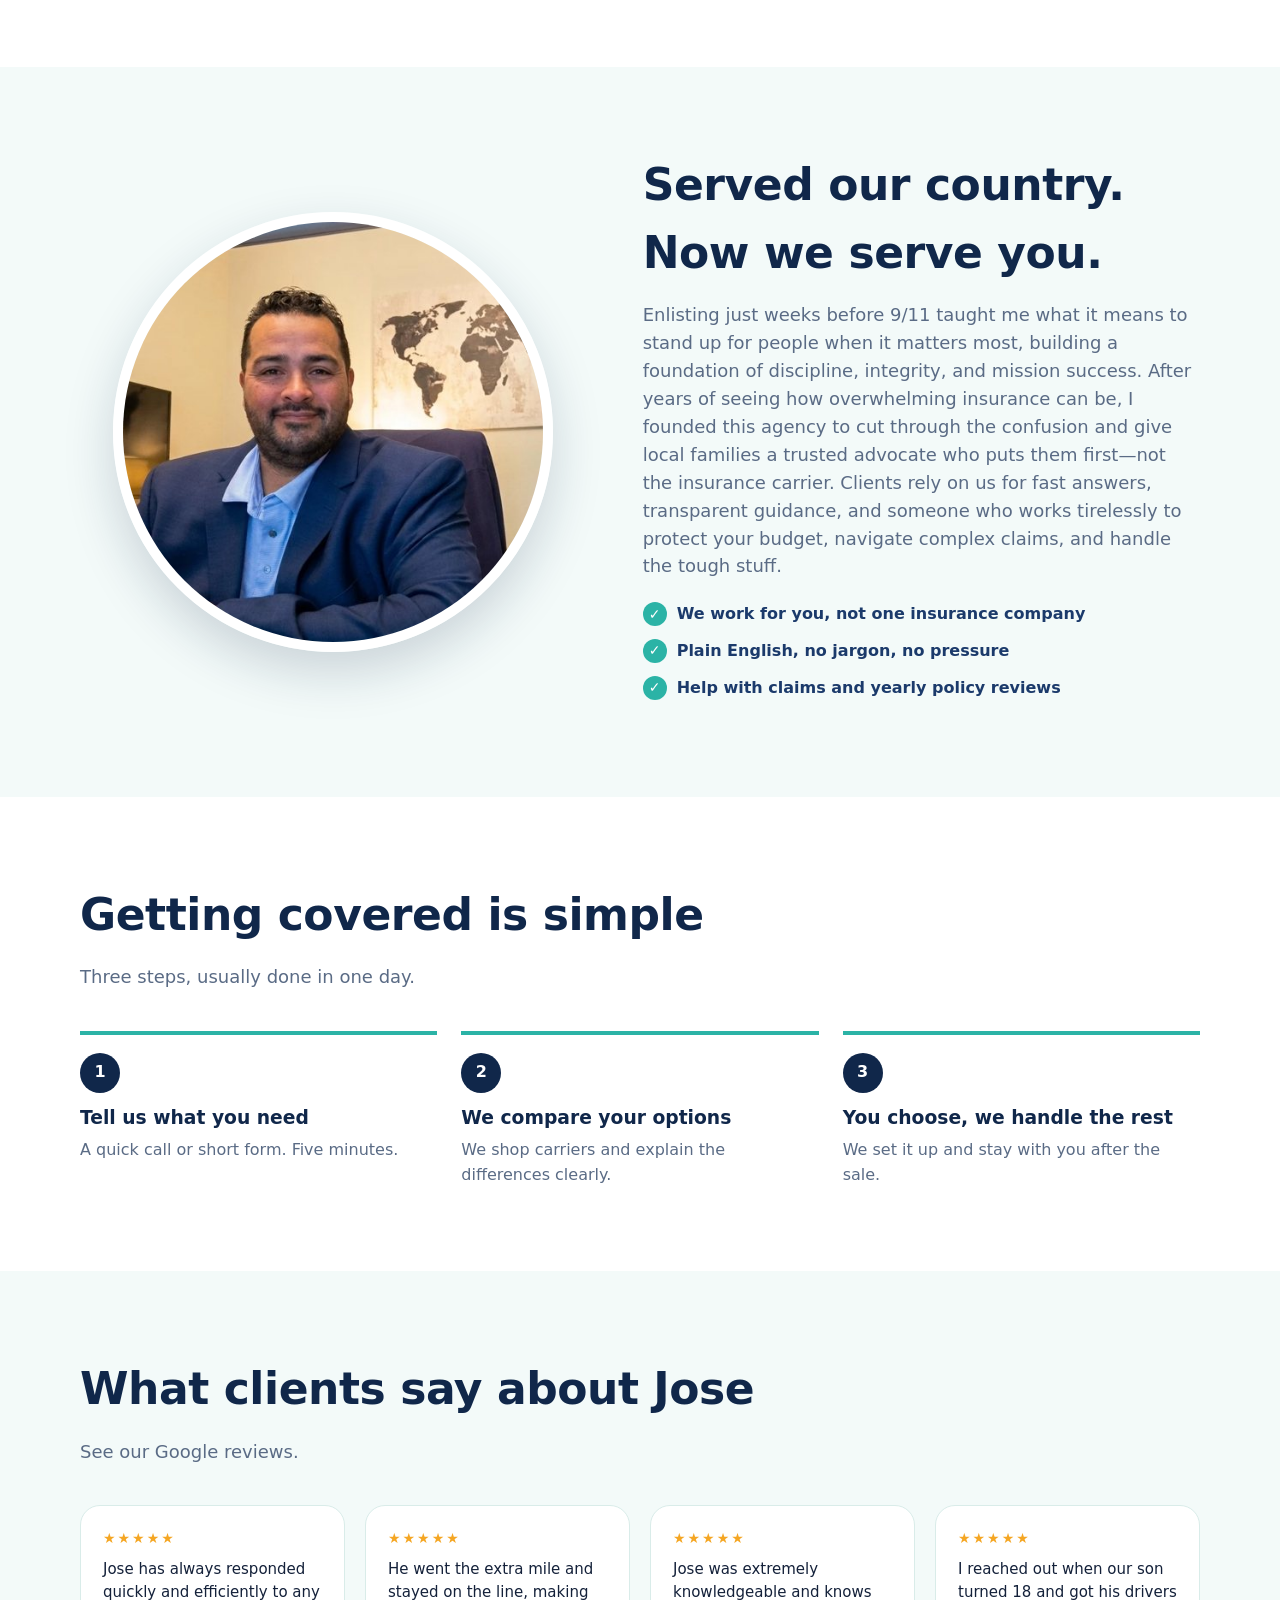
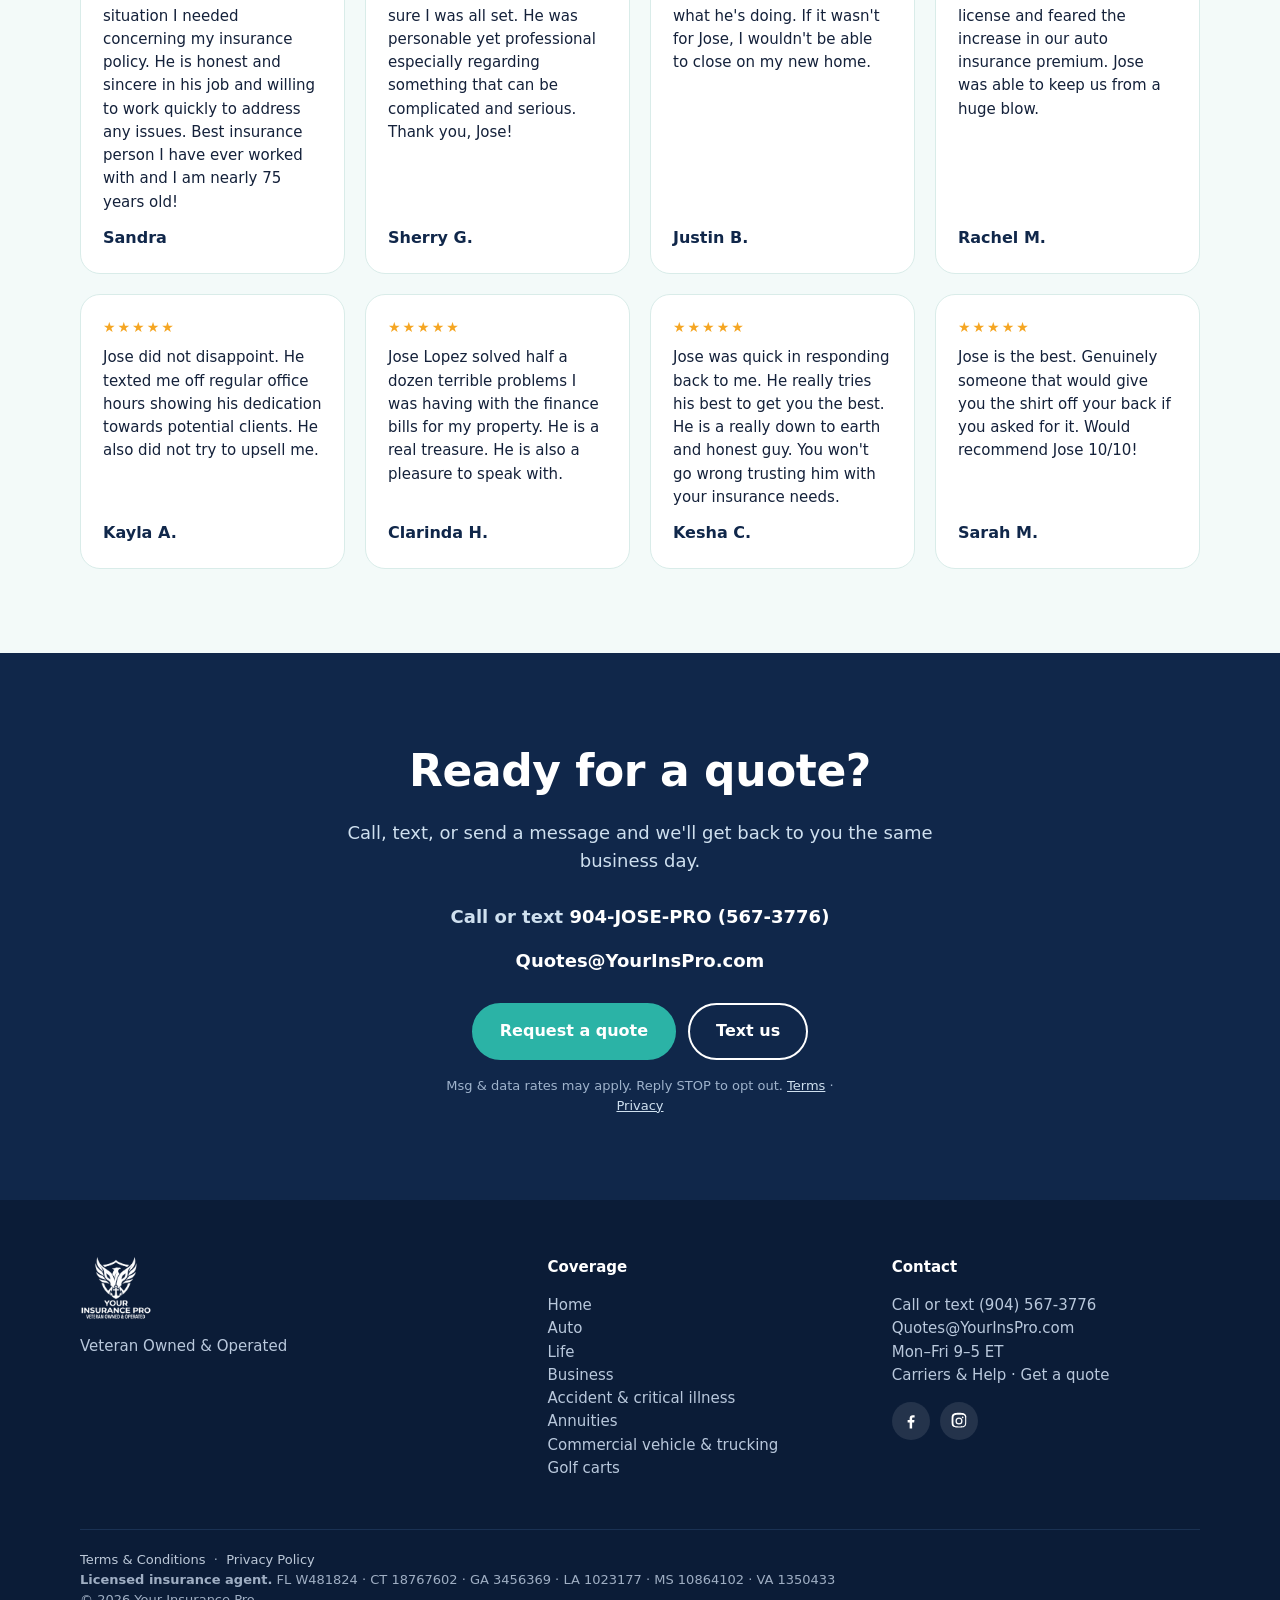
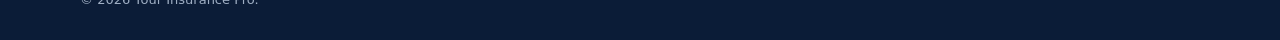
==== commit 37668086: "Homepage: new family photo, cleaner header (no duplicate Carriers button, logo text on one line) Co-" ====
--- a/index.html
+++ b/index.html
@@ -33,11 +33,11 @@
   /* header */
   header{position:sticky;top:0;z-index:10;background:rgba(255,255,255,.94);backdrop-filter:blur(8px);border-bottom:1px solid #e6eef0}
   .bar{display:flex;align-items:center;justify-content:space-between;height:116px}
-  .brand{display:flex;align-items:center;gap:16px;text-decoration:none;color:var(--navy)}
+  .brand{display:flex;align-items:center;gap:16px;text-decoration:none;color:var(--navy);flex-shrink:0}
   .brand img{height:88px;width:auto}
   .brand-text{display:flex;flex-direction:column;line-height:1.1}
-  .brand-text b{font-size:27px;font-weight:800;letter-spacing:.01em}
-  .brand-text small{font-size:13px;font-weight:600;letter-spacing:.06em;margin-top:6px;color:var(--navy-2)}
+  .brand-text b{font-size:27px;font-weight:800;letter-spacing:.01em;white-space:nowrap}
+  .brand-text small{font-size:13px;font-weight:600;letter-spacing:.06em;margin-top:6px;color:var(--navy-2);white-space:nowrap}
   nav ul{display:flex;gap:28px;list-style:none;margin:0;padding:0}
   nav{margin:0 28px}
   nav a{text-decoration:none;font-weight:600;color:var(--navy);white-space:nowrap} nav a:hover{color:var(--teal)}
@@ -141,6 +141,7 @@
 
   @media(max-width:1400px){nav ul{gap:20px} nav{margin:0 20px} .brand-text b{font-size:23px} .brand img{height:76px}}
   @media(max-width:1100px){nav ul{gap:16px} nav{margin:0 14px} nav a{white-space:nowrap;font-size:15px} .brand img{height:68px} .brand{gap:10px} .brand-text b{font-size:21px} .brand-text small{font-size:11px} .actions{gap:8px} .bar .btn{padding:10px 16px;font-size:14px}}
+  @media(max-width:1560px){nav li.opt{display:none}}
   @media(max-width:900px){
     .hero .wrap,.story .wrap{grid-template-columns:1fr} .collage{height:380px}
     .cards{grid-template-columns:1fr 1fr} .steps{grid-template-columns:1fr} .trust .wrap{grid-template-columns:1fr 1fr}
@@ -161,13 +162,12 @@
     <nav aria-label="Main"><ul>
       <li><a href="#services">Coverage</a></li>
       <li><a href="#about">About</a></li>
-      <li><a href="#process">How it works</a></li>
-      <li><a href="#contact">Contact</a></li>
+      <li class="opt"><a href="#process">How it works</a></li>
+      <li class="opt"><a href="#contact">Contact</a></li>
       <li><a href="carriers.html">Carriers &amp; Help</a></li>
       <li><a href="book/">Book a meeting</a></li>
     </ul></nav>
     <div class="actions">
-      <a class="btn ghost ph" href="carriers.html">Carriers &amp; Help</a>
       <a class="btn" href="quote.html">Get a quote</a>
     </div>
   </div>
